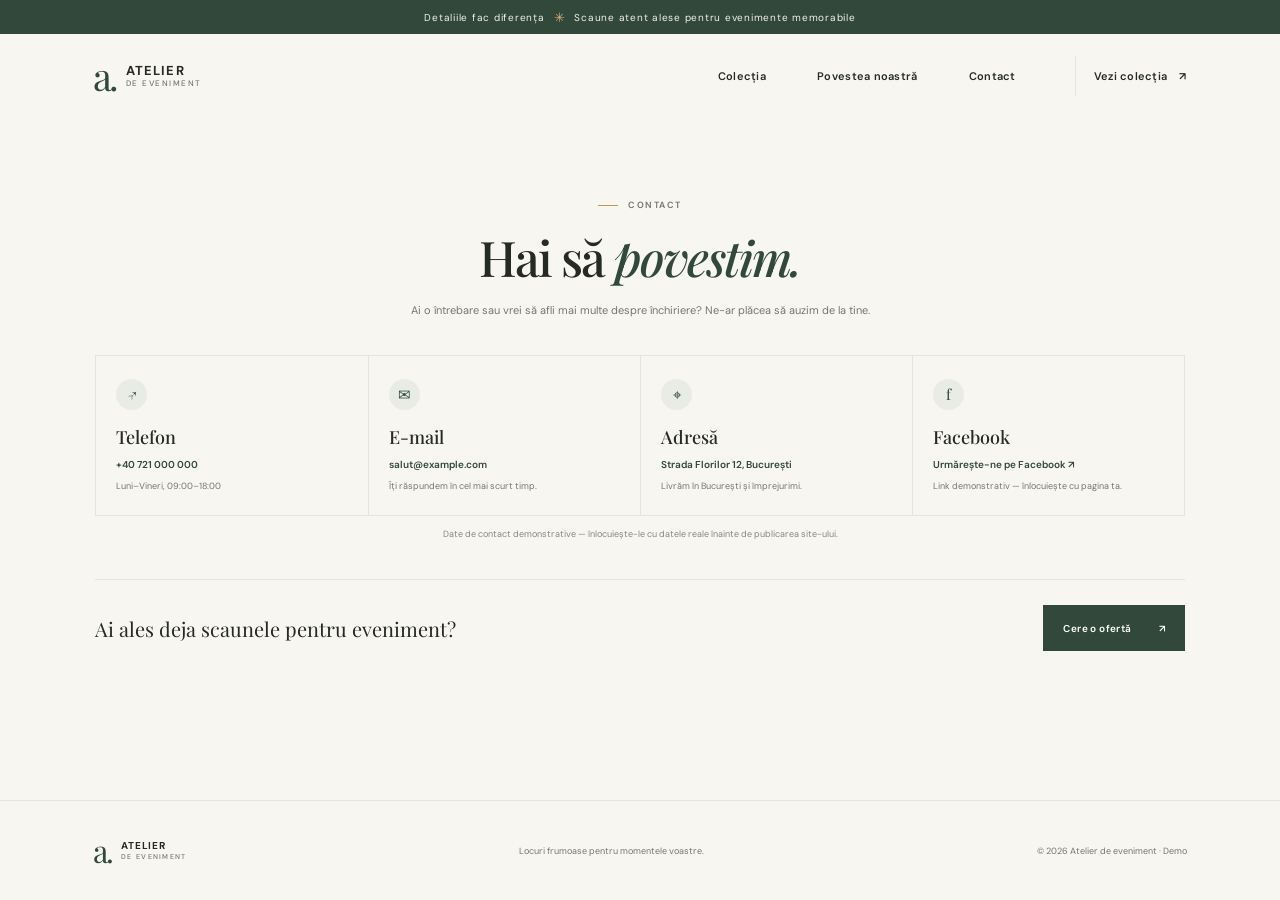
==== contact.html @ 53b0c8b4 "Added contact page and modified shopping cart" ====
<!doctype html>
<html lang="ro">
  <head>
    <meta charset="UTF-8" />
    <meta name="viewport" content="width=device-width, initial-scale=1.0" />
    <meta
      name="description"
      content="Contactează Atelier de eveniment pentru întrebări despre închirierea scaunelor pentru evenimente."
    />
    <meta name="theme-color" content="#f8f6f1" />
    <title>Contact — Atelier de eveniment</title>
    <link rel="stylesheet" href="styles.css" />
  </head>
  <body class="contact-page">
    <div class="announcement">
      Detaliile fac diferența <span aria-hidden="true">✳</span> Scaune atent alese pentru evenimente memorabile
    </div>

    <header class="site-header">
      <a class="brand" href="index.html" aria-label="Atelier de eveniment — Acasă">
        <span class="brand-mark" aria-hidden="true">a.</span>
        <span class="brand-name">atelier <span>de eveniment</span></span>
      </a>

      <nav class="main-nav" aria-label="Navigare principală">
        <a href="index.html#colectie">Colecția</a>
        <a href="index.html#despre">Povestea noastră</a>
        <a href="contact.html" aria-current="page">Contact</a>
      </nav>

      <a class="inquiry-button" href="index.html#colectie">Vezi colecția <span aria-hidden="true">↗</span></a>
    </header>

    <main>
      <section class="contact-section" aria-labelledby="contact-title">
        <div class="contact-heading">
          <p class="eyebrow eyebrow-dark"><span></span> Contact</p>
          <h1 id="contact-title">Hai să <em>povestim.</em></h1>
          <p>Ai o întrebare sau vrei să afli mai multe despre închiriere? Ne-ar plăcea să auzim de la tine.</p>
        </div>

        <div class="contact-details">
          <article class="contact-card">
            <span class="contact-icon" aria-hidden="true">↗</span>
            <h2>Telefon</h2>
            <a href="tel:+40721000000">+40 721 000 000</a>
            <p>Luni–Vineri, 09:00–18:00</p>
          </article>
          <article class="contact-card">
            <span class="contact-icon" aria-hidden="true">✉</span>
            <h2>E-mail</h2>
            <a href="mailto:salut@example.com">salut@example.com</a>
            <p>Îți răspundem în cel mai scurt timp.</p>
          </article>
          <article class="contact-card">
            <span class="contact-icon" aria-hidden="true">⌖</span>
            <h2>Adresă</h2>
            <p class="contact-value">Strada Florilor 12, București</p>
            <p>Livrăm în București și împrejurimi.</p>
          </article>
          <article class="contact-card">
            <span class="contact-icon" aria-hidden="true">f</span>
            <h2>Facebook</h2>
            <a href="https://www.facebook.com/" target="_blank" rel="noopener noreferrer">Urmărește-ne pe Facebook ↗</a>
            <p>Link demonstrativ — înlocuiește cu pagina ta.</p>
          </article>
        </div>

        <p class="contact-demo-note">Date de contact demonstrative — înlocuiește-le cu datele reale înainte de publicarea site-ului.</p>

        <div class="contact-cta">
          <p>Ai ales deja scaunele pentru eveniment?</p>
          <a class="button button-dark" href="index.html#colectie">Cere o ofertă <span aria-hidden="true">↗</span></a>
        </div>
      </section>
    </main>

    <footer class="site-footer">
      <a class="brand footer-brand" href="index.html">
        <span class="brand-mark" aria-hidden="true">a.</span>
        <span class="brand-name">atelier <span>de eveniment</span></span>
      </a>
      <p>Locuri frumoase pentru momentele voastre.</p>
      <span>© 2026 Atelier de eveniment · Demo</span>
    </footer>
  </body>
</html>
---- styles.css ----
@import url("https://fonts.googleapis.com/css2?family=DM+Sans:wght@400;500;600;700&family=Playfair+Display:ital,wght@0,500;0,600;1,500;1,600&display=swap");

:root {
  color-scheme: light;
  --paper: #f8f6f1;
  --white: #fffefa;
  --ink: #252a23;
  --muted: #74776d;
  --green: #31483b;
  --green-dark: #27392f;
  --gold: #c49352;
  --line: #e8e4da;
  --serif: "Playfair Display", Georgia, serif;
  --sans: "DM Sans", "Segoe UI", sans-serif;
}

* {
  box-sizing: border-box;
}

html {
  scroll-behavior: smooth;
}

body {
  margin: 0;
  background: var(--paper);
  color: var(--ink);
  font-family: var(--sans);
  -webkit-font-smoothing: antialiased;
}

button,
input {
  font: inherit;
}

button,
a {
  -webkit-tap-highlight-color: transparent;
}

a {
  color: inherit;
  text-decoration: none;
}

.announcement {
  min-height: 34px;
  display: flex;
  align-items: center;
  justify-content: center;
  gap: 9px;
  padding: 6px 16px;
  background: var(--green);
  color: #f5f2e9;
  font-size: 10px;
  letter-spacing: 0.075em;
  text-align: center;
}

.announcement span {
  color: #d3b17d;
  font-size: 13px;
}

.site-header {
  height: 83px;
  display: flex;
  align-items: center;
  justify-content: space-between;
  gap: 24px;
  padding: 0 7.3%;
  background: var(--paper);
}

.brand {
  display: inline-flex;
  align-items: center;
  gap: 10px;
  flex-shrink: 0;
}

.brand-mark {
  color: var(--green);
  font-family: var(--serif);
  font-size: 38px;
  line-height: 1;
  letter-spacing: -0.09em;
}

.brand-name {
  display: grid;
  gap: 2px;
  font-size: 13px;
  font-weight: 700;
  letter-spacing: 0.09em;
  line-height: 1;
  text-transform: uppercase;
}

.brand-name span {
  color: var(--muted);
  font-size: 8px;
  font-weight: 500;
  letter-spacing: 0.19em;
}

.main-nav {
  display: flex;
  align-items: center;
  gap: clamp(24px, 4vw, 57px);
  margin-left: auto;
  margin-right: 35px;
}

.main-nav a,
.inquiry-button {
  font-size: 11px;
  font-weight: 600;
  letter-spacing: 0.025em;
}

.main-nav a {
  transition: color 160ms ease;
}

.main-nav a:hover,
.text-link:hover {
  color: var(--gold);
}

.inquiry-button {
  min-height: 40px;
  display: inline-flex;
  align-items: center;
  gap: 12px;
  padding: 0 0 0 18px;
  border: 0;
  border-left: 1px solid var(--line);
  background: transparent;
  color: var(--ink);
  cursor: pointer;
}

.cart-count {
  width: 23px;
  height: 23px;
  display: grid;
  place-items: center;
  border-radius: 50%;
  background: var(--green);
  color: white;
  font-size: 10px;
}

.menu-toggle,
.sr-only {
  position: absolute;
  width: 1px;
  height: 1px;
  overflow: hidden;
  clip: rect(0, 0, 0, 0);
  white-space: nowrap;
}

.menu-toggle {
  display: none;
}

.hero {
  min-height: 484px;
  display: grid;
  grid-template-columns: 1fr 0.91fr;
  overflow: hidden;
  background: var(--green);
  color: #f8f6f1;
}

.hero-copy {
  align-self: center;
  padding: 62px 5vw 58px 12.5%;
}

.eyebrow {
  display: flex;
  align-items: center;
  gap: 10px;
  margin: 0 0 24px;
  color: #e2d6c1;
  font-size: 9px;
  font-weight: 600;
  letter-spacing: 0.16em;
  text-transform: uppercase;
}

.eyebrow > span {
  width: 20px;
  height: 1px;
  background: var(--gold);
}

h1,
h2,
h3,
p {
  margin-top: 0;
}

.hero h1,
.section-heading h2,
.story h2,
.contact-strip h2,
.dialog-content h2 {
  font-family: var(--serif);
  font-weight: 500;
}

.hero h1 {
  max-width: 560px;
  margin-bottom: 20px;
  font-size: clamp(40px, 5.2vw, 67px);
  letter-spacing: -0.045em;
  line-height: 1.12;
}

.hero h1 em,
.section-heading h2 em,
.story h2 em,
.contact-strip h2 em,
.dialog-content h2 em {
  color: #d6bd93;
  font-weight: 500;
}

.hero-description {
  max-width: 390px;
  margin-bottom: 28px;
  color: #d9ded7;
  font-size: 12px;
  line-height: 1.9;
}

.button {
  min-height: 46px;
  display: inline-flex;
  justify-content: center;
  align-items: center;
  gap: 27px;
  padding: 0 20px;
  border: 0;
  cursor: pointer;
  font-size: 10px;
  font-weight: 600;
  letter-spacing: 0.04em;
  transition: transform 160ms ease, background 160ms ease;
}

.button:hover {
  transform: translateY(-2px);
}

.button-light {
  background: var(--paper);
  color: var(--green-dark);
}

.button-light:hover {
  background: white;
}

.hero-note {
  display: flex;
  align-items: center;
  gap: 11px;
  margin-top: 31px;
  color: #d3d8d1;
  font-size: 9px;
}

.note-stars {
  color: #d8b27a;
  font-size: 10px;
  letter-spacing: 0.1em;
}

.hero-image-wrap {
  position: relative;
  display: flex;
  align-items: center;
  justify-content: center;
  padding: 42px 12% 42px 5%;
  background: #e8e4d8;
}

.hero-image-frame {
  width: 100%;
  height: 386px;
  overflow: hidden;
  background: #fff;
}

.hero-image-frame img {
  width: 100%;
  height: 100%;
  display: block;
  object-fit: cover;
  object-position: center 54%;
}

.image-caption {
  position: absolute;
  right: 12%;
  bottom: 23px;
  display: flex;
  align-items: center;
  gap: 8px;
  color: #5b6156;
  font-size: 9px;
}

.caption-line {
  width: 20px;
  height: 1px;
  background: var(--gold);
}

.hero-stamp {
  position: absolute;
  top: 50px;
  right: 5%;
  width: 76px;
  height: 76px;
  display: grid;
  place-content: center;
  border: 1px solid #c9b993;
  border-radius: 50%;
  color: var(--green);
  font-family: var(--serif);
  font-size: 11px;
  font-style: italic;
  line-height: 1.3;
  text-align: center;
  transform: rotate(9deg);
}

.section-shell {
  max-width: 1170px;
  margin: 0 auto;
  padding: 94px 40px 83px;
}

.section-heading {
  display: flex;
  align-items: end;
  justify-content: space-between;
  gap: 36px;
  margin-bottom: 31px;
}

.eyebrow-dark {
  margin-bottom: 13px;
  color: #71766c;
}

.section-heading h2 {
  margin: 0;
  color: var(--ink);
  font-size: clamp(34px, 4vw, 47px);
  letter-spacing: -0.04em;
  line-height: 1.12;
}

.section-heading h2 em {
  color: var(--green);
}

.section-intro {
  max-width: 350px;
  margin: 0 0 3px;
  color: var(--muted);
  font-size: 11px;
  line-height: 1.85;
}

.product-grid {
  display: grid;
  grid-template-columns: repeat(2, minmax(0, 1fr));
  gap: 25px;
}

.product-card {
  min-width: 0;
}

.product-image {
  position: relative;
  height: clamp(230px, 31vw, 360px);
  overflow: hidden;
  background: #eeeae1;
}

.product-image img {
  width: 100%;
  height: 100%;
  display: block;
  object-fit: cover;
  transition: transform 400ms ease;
}

.product-card:hover .product-image img {
  transform: scale(1.035);
}

.product-tag {
  position: absolute;
  z-index: 1;
  top: 15px;
  left: 15px;
  padding: 8px 11px;
  background: #e5e9df;
  color: var(--green);
  font-size: 8px;
  font-weight: 600;
  letter-spacing: 0.06em;
  text-transform: uppercase;
}

.product-tag-warm {
  background: #f0e5d1;
  color: #745a35;
}

.quick-add {
  position: absolute;
  right: 15px;
  bottom: 15px;
  width: 40px;
  height: 40px;
  display: grid;
  place-items: center;
  border: 0;
  border-radius: 50%;
  background: var(--white);
  color: var(--green);
  cursor: pointer;
  font-size: 22px;
  box-shadow: 0 2px 12px rgb(34 37 29 / 10%);
  transition: color 160ms ease, background 160ms ease, transform 160ms ease;
}

.quick-add:hover {
  transform: rotate(90deg);
  background: var(--green);
  color: white;
}

.product-info {
  display: flex;
  align-items: start;
  justify-content: space-between;
  gap: 12px;
  padding: 18px 1px 0;
}

.product-info h3 {
  margin-bottom: 6px;
  font-family: var(--serif);
  font-size: 20px;
  font-weight: 500;
  letter-spacing: -0.02em;
}

.product-info p:not(.price) {
  margin: 0;
  color: var(--muted);
  font-size: 10px;
}

.price {
  flex-shrink: 0;
  margin: 3px 0 0;
  color: var(--green);
  font-size: 15px;
  font-weight: 600;
  text-align: right;
}

.price span {
  display: block;
  margin-top: 4px;
  color: var(--muted);
  font-size: 9px;
  font-weight: 400;
}

.price-note {
  margin: 25px 0 0;
  color: #85877f;
  font-size: 9px;
}

.story {
  position: relative;
  overflow: hidden;
  padding: 66px 20px 70px;
  background: var(--green);
  color: #f8f6f1;
  text-align: center;
}

.story-mark {
  position: absolute;
  top: 11px;
  right: 9%;
  color: rgb(255 255 255 / 5%);
  font-family: var(--serif);
  font-size: 180px;
  line-height: 1;
}

.story .eyebrow {
  justify-content: center;
  margin-bottom: 18px;
}

.story h2 {
  position: relative;
  margin: 0 0 17px;
  font-size: clamp(35px, 4.5vw, 52px);
  letter-spacing: -0.04em;
  line-height: 1.13;
}

.story > p:not(.eyebrow) {
  max-width: 440px;
  margin: 0 auto 20px;
  color: #d4d9d2;
  font-size: 11px;
  line-height: 1.8;
}

.text-link {
  position: relative;
  display: inline-flex;
  align-items: center;
  gap: 8px;
  padding-bottom: 5px;
  border-bottom: 1px solid #899589;
  font-size: 10px;
  font-weight: 600;
  transition: color 160ms ease;
}

.contact-section {
  max-width: 1170px;
  margin: 0 auto;
  min-height: calc(100vh - 217px);
  padding: 82px 40px 72px;
}

.contact-heading {
  max-width: 550px;
  margin: 0 auto 34px;
  text-align: center;
}

.contact-heading .eyebrow {
  justify-content: center;
}

.contact-heading h1 {
  margin: 0 0 12px;
  font-family: var(--serif);
  font-size: clamp(38px, 4vw, 49px);
  font-weight: 500;
  letter-spacing: -0.04em;
}

.contact-heading h1 em {
  color: var(--green);
  font-weight: 500;
}

.contact-heading > p:last-child {
  margin: 0;
  color: var(--muted);
  font-size: 11px;
  line-height: 1.8;
}

.contact-details {
  display: grid;
  grid-template-columns: repeat(4, minmax(0, 1fr));
  border: 1px solid var(--line);
}

.contact-card {
  min-width: 0;
  padding: 23px 20px 21px;
}

.contact-card + .contact-card {
  border-left: 1px solid var(--line);
}

.contact-icon {
  width: 31px;
  height: 31px;
  display: grid;
  place-items: center;
  margin-bottom: 15px;
  border-radius: 50%;
  background: #e9ece5;
  color: var(--green);
  font-family: var(--serif);
  font-size: 15px;
}

.contact-card h2 {
  margin: 0 0 8px;
  font-family: var(--serif);
  font-size: 18px;
  font-weight: 500;
}

.contact-card > a,
.contact-value {
  display: block;
  margin: 0 0 6px;
  color: var(--green);
  font-size: 10px;
  font-weight: 600;
  line-height: 1.6;
  overflow-wrap: anywhere;
}

.contact-card > a:hover {
  color: var(--gold);
}

.contact-card > p:last-child {
  margin: 0;
  color: var(--muted);
  font-size: 9px;
  line-height: 1.7;
}

.contact-demo-note {
  margin-top: 12px;
  color: #85877f;
  font-size: 9px;
  text-align: center;
}

.contact-cta {
  display: flex;
  align-items: center;
  justify-content: space-between;
  gap: 18px;
  margin-top: 39px;
  padding-top: 25px;
  border-top: 1px solid var(--line);
}

.contact-cta p {
  margin: 0;
  font-family: var(--serif);
  font-size: 20px;
}

.button-dark {
  flex-shrink: 0;
  background: var(--green);
  color: white;
}

.button-dark:hover {
  background: var(--green-dark);
}

.site-footer {
  min-height: 100px;
  display: flex;
  align-items: center;
  justify-content: space-between;
  gap: 20px;
  padding: 20px 7.3%;
  border-top: 1px solid var(--line);
}

.footer-brand .brand-mark {
  font-size: 31px;
}

.footer-brand .brand-name {
  font-size: 10px;
}

.footer-brand .brand-name span {
  font-size: 7px;
}

.site-footer > p,
.site-footer > span {
  margin: 0;
  color: var(--muted);
  font-size: 9px;
}

.inquiry-dialog {
  width: min(460px, calc(100% - 28px));
  max-width: none;
  max-height: min(90vh, 760px);
  padding: 0;
  overflow: auto;
  border: 0;
  background: var(--paper);
  color: var(--ink);
  box-shadow: 0 20px 80px rgb(0 0 0 / 20%);
}

.inquiry-dialog::backdrop {
  background: rgb(23 31 25 / 58%);
  backdrop-filter: blur(3px);
}

.dialog-content {
  position: relative;
  padding: 38px;
}

.dialog-close {
  position: absolute;
  top: 15px;
  right: 17px;
  width: 35px;
  height: 35px;
  border: 0;
  background: transparent;
  color: var(--muted);
  cursor: pointer;
  font-size: 25px;
}

.dialog-content .eyebrow {
  margin-bottom: 12px;
}

.dialog-content h2 {
  margin: 0 0 8px;
  font-size: 36px;
  letter-spacing: -0.04em;
}

.dialog-content h2 em {
  color: var(--green);
}

.dialog-hint {
  margin-bottom: 22px;
  color: var(--muted);
  font-size: 10px;
  line-height: 1.8;
}

.inquiry-items {
  display: grid;
  gap: 9px;
  margin-bottom: 11px;
}

.inquiry-item {
  display: grid;
  grid-template-columns: 1fr auto;
  align-items: center;
  gap: 8px;
  padding: 11px 0;
  border-top: 1px solid var(--line);
}

.item-name {
  font-size: 11px;
  font-weight: 600;
}

.item-price {
  margin-top: 3px;
  color: var(--muted);
  font-size: 9px;
}

.item-total {
  margin-top: 5px;
  color: var(--green);
  font-size: 10px;
  font-weight: 600;
}

.quantity-controls {
  display: flex;
  align-items: center;
  gap: 7px;
}

.quantity-controls button {
  width: 26px;
  height: 26px;
  flex: 0 0 26px;
  border: 1px solid var(--line);
  border-radius: 50%;
  background: transparent;
  color: var(--green);
  cursor: pointer;
}

.quantity-controls input {
  width: 66px;
  min-height: 34px;
  padding: 0 4px;
  border: 1px solid var(--line);
  background: var(--white);
  color: var(--ink);
  font-size: 11px;
  text-align: center;
}

.quantity-controls input:focus {
  border-color: var(--green);
}

.inquiry-summary {
  display: flex;
  align-items: center;
  justify-content: space-between;
  gap: 12px;
  margin: 4px 0 17px;
  padding: 14px 0;
  border-top: 1px solid var(--line);
  border-bottom: 1px solid var(--line);
  font-size: 11px;
}

.inquiry-summary[hidden] {
  display: none;
}

.inquiry-summary strong {
  color: var(--green);
  font-size: 16px;
}

.empty-message {
  display: none;
  margin: 0 0 16px;
  padding: 13px;
  background: #efede6;
  color: var(--muted);
  font-size: 10px;
  line-height: 1.6;
}

.empty-message.visible {
  display: block;
}

.form-label {
  display: block;
  margin: 14px 0 6px;
  font-size: 10px;
  font-weight: 600;
}

.contact-hint {
  margin: 7px 0 0;
  color: var(--muted);
  font-size: 9px;
}

.dialog-content input,
.dialog-content textarea {
  width: 100%;
  padding: 0 12px;
  border: 1px solid var(--line);
  border-radius: 0;
  outline: none;
  background: var(--white);
  color: var(--ink);
  font-size: 11px;
}

.dialog-content input {
  min-height: 43px;
}

.dialog-content textarea {
  min-height: 100px;
  padding: 12px;
  resize: vertical;
  line-height: 1.6;
}

.dialog-content input:focus,
.dialog-content textarea:focus {
  border-color: var(--green);
}

.dialog-content input::placeholder,
.dialog-content textarea::placeholder {
  color: #a4a49d;
}

.submit-button {
  width: 100%;
  margin-top: 18px;
}

.demo-note {
  margin: 11px 0 0;
  color: #85877f;
  font-size: 9px;
  text-align: center;
}

.form-success {
  margin: 15px 0 0;
  padding: 11px;
  background: #e7ece3;
  color: var(--green);
  font-size: 10px;
  text-align: center;
}

.form-error {
  margin: 15px 0 0;
  padding: 11px;
  background: #f4e7e2;
  color: #8a352d;
  font-size: 10px;
  line-height: 1.6;
}

.submit-button:disabled {
  cursor: wait;
  opacity: 0.7;
}

.toast {
  position: fixed;
  z-index: 5;
  right: 22px;
  bottom: 22px;
  padding: 12px 17px;
  background: var(--green-dark);
  color: white;
  font-size: 10px;
  opacity: 0;
  pointer-events: none;
  transform: translateY(8px);
  transition: opacity 180ms ease, transform 180ms ease;
}

.toast.visible {
  opacity: 1;
  transform: translateY(0);
}

@media (min-width: 1400px) {
  .hero-copy {
    padding-left: max(12.5%, calc((100vw - 1170px) / 2));
  }
}

@media (max-width: 760px) {
  .site-header {
    height: 70px;
    padding: 0 5%;
  }

  .brand-mark {
    font-size: 33px;
  }

  .brand-name {
    font-size: 11px;
  }

  .menu-toggle {
    position: static;
    width: 34px;
    height: 34px;
    display: grid;
    align-content: center;
    justify-items: center;
    gap: 5px;
    margin-left: auto;
    overflow: visible;
    clip: auto;
    border: 0;
    background: transparent;
    cursor: pointer;
  }

  .menu-toggle > span:not(.sr-only) {
    width: 19px;
    height: 1px;
    background: var(--green);
  }

  .main-nav {
    position: absolute;
    z-index: 4;
    top: 104px;
    right: 0;
    left: 0;
    display: none;
    gap: 0;
    margin: 0;
    padding: 7px 5% 13px;
    background: var(--paper);
    box-shadow: 0 12px 14px rgb(37 42 35 / 8%);
  }

  .main-nav.open {
    display: grid;
  }

  .main-nav a {
    padding: 12px 0;
  }

  .inquiry-button {
    min-height: 34px;
    gap: 7px;
    padding-left: 11px;
    font-size: 10px;
  }

  .cart-count {
    width: 21px;
    height: 21px;
  }

  .hero {
    grid-template-columns: 1fr 0.8fr;
    min-height: 410px;
  }

  .hero-copy {
    padding: 44px 25px 43px 8%;
  }

  .hero h1 {
    font-size: clamp(37px, 7vw, 53px);
  }

  .hero-image-wrap {
    padding: 34px 11% 34px 0;
  }

  .hero-image-frame {
    height: 330px;
  }

  .hero-stamp {
    top: 36px;
    right: 2%;
    width: 64px;
    height: 64px;
    font-size: 9px;
  }

  .image-caption {
    right: 7%;
    bottom: 16px;
    font-size: 8px;
  }

  .section-shell {
    padding: 68px 5% 63px;
  }

  .product-image {
    height: clamp(210px, 40vw, 310px);
  }

  .product-info h3 {
    font-size: 17px;
  }

  .contact-section {
    padding: 65px 5% 55px;
  }

  .contact-page .site-header {
    height: auto;
    min-height: 70px;
    flex-wrap: wrap;
    padding: 14px 5%;
  }

  .contact-page .menu-toggle {
    display: none;
  }

  .contact-page .main-nav {
    position: static;
    display: flex;
    flex: 1 1 auto;
    gap: 16px;
    margin: 0 auto;
    padding: 0;
    background: transparent;
    box-shadow: none;
  }

  .contact-page .main-nav a {
    padding: 8px 0;
    font-size: 10px;
  }

  .contact-page .inquiry-button {
    margin-left: auto;
  }

  .contact-card {
    padding: 19px 14px;
  }

  .site-footer {
    padding: 19px 5%;
  }
}

@media (max-width: 540px) {
  .announcement {
    min-height: 31px;
    font-size: 8px;
  }

  .site-header {
    gap: 9px;
  }

  .contact-page .site-header {
    row-gap: 8px;
  }

  .contact-page .brand {
    order: 1;
  }

  .contact-page .inquiry-button {
    order: 2;
  }

  .contact-page .main-nav {
    order: 3;
    flex: 1 0 100%;
    justify-content: space-around;
    gap: 10px;
    margin: 0;
    padding-top: 6px;
    border-top: 1px solid var(--line);
  }

  .main-nav {
    top: 101px;
  }

  .brand {
    gap: 7px;
  }

  .brand-name {
    font-size: 9px;
  }

  .brand-name span {
    font-size: 7px;
  }

  .hero {
    grid-template-columns: 1fr;
  }

  .hero-copy {
    padding: 46px 8% 32px;
  }

  .hero h1 {
    max-width: 420px;
    font-size: clamp(39px, 11vw, 54px);
  }

  .hero-description {
    max-width: 350px;
    font-size: 11px;
  }

  .hero-note {
    margin-top: 22px;
  }

  .hero-image-wrap {
    min-height: 280px;
    padding: 0 15% 28px;
  }

  .hero-image-frame {
    height: 265px;
  }

  .hero-stamp {
    top: 12px;
    right: 7%;
  }

  .image-caption {
    right: 15%;
    bottom: 10px;
  }

  .section-shell {
    padding-top: 59px;
    padding-bottom: 55px;
  }

  .section-heading {
    display: block;
    margin-bottom: 24px;
  }

  .section-heading h2 {
    font-size: 39px;
  }

  .section-intro {
    margin-top: 14px;
  }

  .product-grid {
    grid-template-columns: 1fr;
    gap: 29px;
  }

  .product-image {
    height: min(90vw, 360px);
  }

  .product-info h3 {
    font-size: 19px;
  }

  .story {
    padding: 56px 8% 58px;
  }

  .story h2 {
    font-size: 39px;
  }

  .story-mark {
    right: -5%;
    font-size: 140px;
  }

  .contact-heading h2 {
    font-size: 40px;
  }

  .contact-details {
    grid-template-columns: repeat(2, minmax(0, 1fr));
  }

  .contact-card {
    padding: 17px 13px;
  }

  .contact-card:nth-child(3) {
    border-left: 0;
  }

  .contact-card:nth-child(n + 3) {
    border-top: 1px solid var(--line);
  }

  .contact-cta {
    align-items: flex-start;
    flex-direction: column;
    margin-top: 29px;
  }

  .contact-cta p {
    font-size: 18px;
  }

  .contact-strip h2 {
    font-size: 34px;
  }

  .site-footer {
    flex-wrap: wrap;
    gap: 12px;
  }

  .site-footer > p {
    display: none;
  }

  .site-footer > span {
    margin-left: auto;
    font-size: 8px;
  }

  .dialog-content {
    padding: 32px 22px 24px;
  }

  .dialog-content h2 {
    font-size: 32px;
  }
}

@media (prefers-reduced-motion: reduce) {
  *,
  *::before,
  *::after {
    scroll-behavior: auto !important;
    transition-duration: 0.01ms !important;
    animation-duration: 0.01ms !important;
    animation-iteration-count: 1 !important;
  }
}
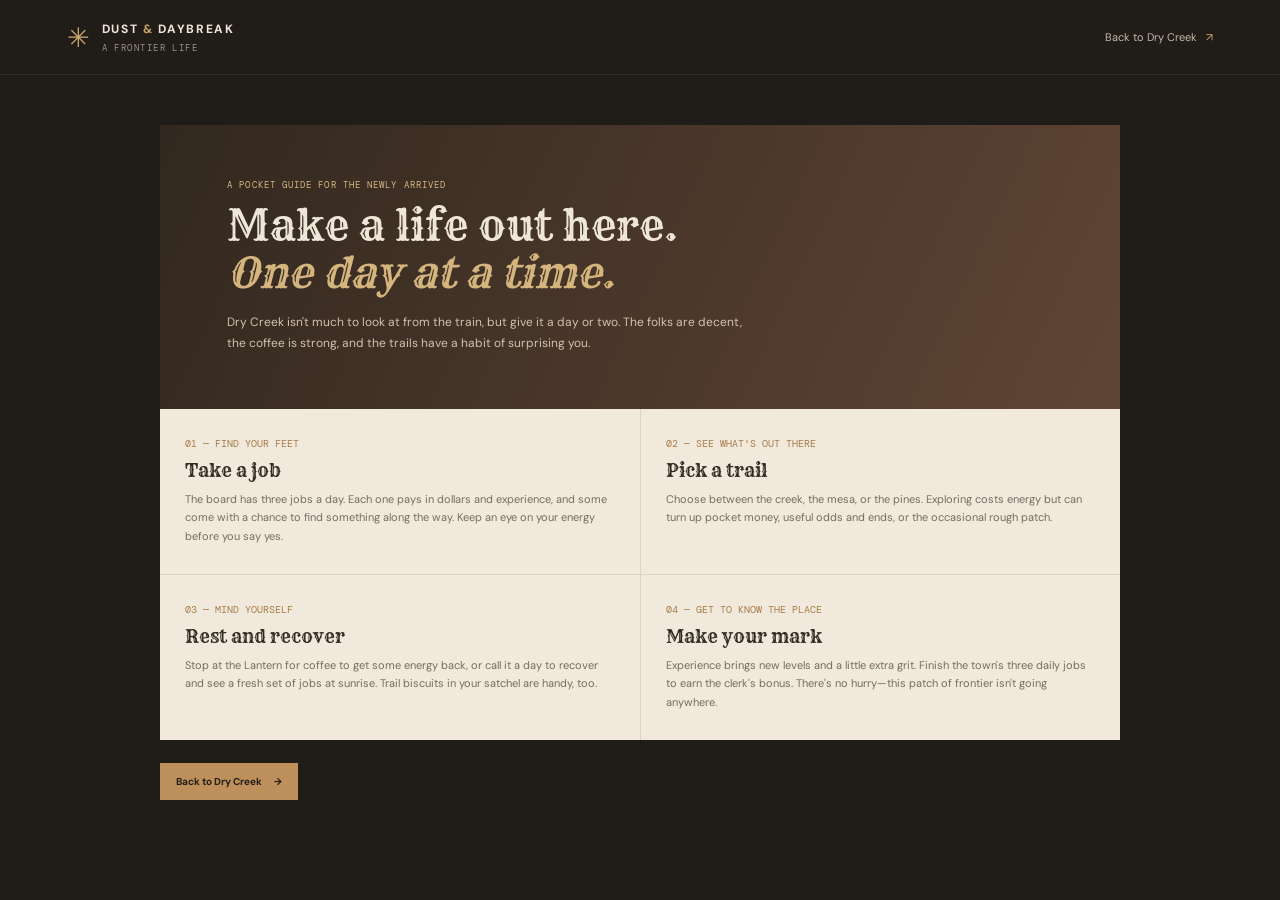
==== commit cdf7a654: "The-west initial draft" ====
--- a/contact.html
+++ b/contact.html
@@ -1,87 +1,33 @@
 <!doctype html>
-<html lang="ro">
+<html lang="en">
   <head>
     <meta charset="UTF-8" />
     <meta name="viewport" content="width=device-width, initial-scale=1.0" />
-    <meta
-      name="description"
-      content="Contactează Atelier de eveniment pentru întrebări despre închirierea scaunelor pentru evenimente."
-    />
-    <meta name="theme-color" content="#f8f6f1" />
-    <title>Contact — Atelier de eveniment</title>
+    <meta name="theme-color" content="#201d19" />
+    <title>Field Guide — Dust &amp; Daybreak</title>
     <link rel="stylesheet" href="styles.css" />
   </head>
-  <body class="contact-page">
-    <div class="announcement">
-      Detaliile fac diferența <span aria-hidden="true">✳</span> Scaune atent alese pentru evenimente memorabile
-    </div>
-
-    <header class="site-header">
-      <a class="brand" href="index.html" aria-label="Atelier de eveniment — Acasă">
-        <span class="brand-mark" aria-hidden="true">a.</span>
-        <span class="brand-name">atelier <span>de eveniment</span></span>
+  <body class="guide-page">
+    <header class="topbar">
+      <a class="brand" href="index.html" aria-label="Dust and Daybreak home">
+        <span class="brand-star" aria-hidden="true">✳</span>
+        <span><strong>DUST <i>&amp;</i> DAYBREAK</strong><small>A FRONTIER LIFE</small></span>
       </a>
-
-      <nav class="main-nav" aria-label="Navigare principală">
-        <a href="index.html#colectie">Colecția</a>
-        <a href="index.html#despre">Povestea noastră</a>
-        <a href="contact.html" aria-current="page">Contact</a>
-      </nav>
-
-      <a class="inquiry-button" href="index.html#colectie">Vezi colecția <span aria-hidden="true">↗</span></a>
+      <a class="guide-link" href="index.html">Back to Dry Creek <span aria-hidden="true">↗</span></a>
     </header>
-
-    <main>
-      <section class="contact-section" aria-labelledby="contact-title">
-        <div class="contact-heading">
-          <p class="eyebrow eyebrow-dark"><span></span> Contact</p>
-          <h1 id="contact-title">Hai să <em>povestim.</em></h1>
-          <p>Ai o întrebare sau vrei să afli mai multe despre închiriere? Ne-ar plăcea să auzim de la tine.</p>
-        </div>
-
-        <div class="contact-details">
-          <article class="contact-card">
-            <span class="contact-icon" aria-hidden="true">↗</span>
-            <h2>Telefon</h2>
-            <a href="tel:+40721000000">+40 721 000 000</a>
-            <p>Luni–Vineri, 09:00–18:00</p>
-          </article>
-          <article class="contact-card">
-            <span class="contact-icon" aria-hidden="true">✉</span>
-            <h2>E-mail</h2>
-            <a href="mailto:salut@example.com">salut@example.com</a>
-            <p>Îți răspundem în cel mai scurt timp.</p>
-          </article>
-          <article class="contact-card">
-            <span class="contact-icon" aria-hidden="true">⌖</span>
-            <h2>Adresă</h2>
-            <p class="contact-value">Strada Florilor 12, București</p>
-            <p>Livrăm în București și împrejurimi.</p>
-          </article>
-          <article class="contact-card">
-            <span class="contact-icon" aria-hidden="true">f</span>
-            <h2>Facebook</h2>
-            <a href="https://www.facebook.com/" target="_blank" rel="noopener noreferrer">Urmărește-ne pe Facebook ↗</a>
-            <p>Link demonstrativ — înlocuiește cu pagina ta.</p>
-          </article>
-        </div>
-
-        <p class="contact-demo-note">Date de contact demonstrative — înlocuiește-le cu datele reale înainte de publicarea site-ului.</p>
-
-        <div class="contact-cta">
-          <p>Ai ales deja scaunele pentru eveniment?</p>
-          <a class="button button-dark" href="index.html#colectie">Cere o ofertă <span aria-hidden="true">↗</span></a>
-        </div>
+    <main class="guide-shell">
+      <section class="guide-banner">
+        <p class="eyebrow">A pocket guide for the newly arrived</p>
+        <h1>Make a life out here.<br /><em>One day at a time.</em></h1>
+        <p>Dry Creek isn't much to look at from the train, but give it a day or two. The folks are decent, the coffee is strong, and the trails have a habit of surprising you.</p>
       </section>
+      <div class="guide-content">
+        <article class="guide-card"><span class="step">01 — FIND YOUR FEET</span><h2>Take a job</h2><p>The board has three jobs a day. Each one pays in dollars and experience, and some come with a chance to find something along the way. Keep an eye on your energy before you say yes.</p></article>
+        <article class="guide-card"><span class="step">02 — SEE WHAT'S OUT THERE</span><h2>Pick a trail</h2><p>Choose between the creek, the mesa, or the pines. Exploring costs energy but can turn up pocket money, useful odds and ends, or the occasional rough patch.</p></article>
+        <article class="guide-card"><span class="step">03 — MIND YOURSELF</span><h2>Rest and recover</h2><p>Stop at the Lantern for coffee to get some energy back, or call it a day to recover and see a fresh set of jobs at sunrise. Trail biscuits in your satchel are handy, too.</p></article>
+        <article class="guide-card"><span class="step">04 — GET TO KNOW THE PLACE</span><h2>Make your mark</h2><p>Experience brings new levels and a little extra grit. Finish the town's three daily jobs to earn the clerk's bonus. There's no hurry—this patch of frontier isn't going anywhere.</p></article>
+      </div>
+      <a class="guide-back" href="index.html">Back to Dry Creek <span aria-hidden="true">→</span></a>
     </main>
-
-    <footer class="site-footer">
-      <a class="brand footer-brand" href="index.html">
-        <span class="brand-mark" aria-hidden="true">a.</span>
-        <span class="brand-name">atelier <span>de eveniment</span></span>
-      </a>
-      <p>Locuri frumoase pentru momentele voastre.</p>
-      <span>© 2026 Atelier de eveniment · Demo</span>
-    </footer>
   </body>
 </html>
--- a/styles.css
+++ b/styles.css
@@ -1,1334 +1,279 @@
-@import url("https://fonts.googleapis.com/css2?family=DM+Sans:wght@400;500;600;700&family=Playfair+Display:ital,wght@0,500;0,600;1,500;1,600&display=swap");
+@import url("https://fonts.googleapis.com/css2?family=DM+Mono:wght@400;500&family=DM+Sans:wght@400;500;600;700&family=Rye&display=swap");
 
 :root {
-  color-scheme: light;
-  --paper: #f8f6f1;
-  --white: #fffefa;
-  --ink: #252a23;
-  --muted: #74776d;
-  --green: #31483b;
-  --green-dark: #27392f;
-  --gold: #c49352;
-  --line: #e8e4da;
-  --serif: "Playfair Display", Georgia, serif;
+  color-scheme: dark;
+  --night: #201d19;
+  --night-soft: #28241f;
+  --panel: #f0e9dc;
+  --panel-light: #f7f2e9;
+  --ink: #30291f;
+  --muted: #827666;
+  --line: #ded3c1;
+  --rust: #9c573a;
+  --gold: #c9a66d;
+  --green: #687653;
   --sans: "DM Sans", "Segoe UI", sans-serif;
-}
-
-* {
-  box-sizing: border-box;
-}
-
-html {
-  scroll-behavior: smooth;
-}
-
-body {
-  margin: 0;
-  background: var(--paper);
-  color: var(--ink);
-  font-family: var(--sans);
-  -webkit-font-smoothing: antialiased;
-}
-
-button,
-input {
-  font: inherit;
-}
-
-button,
-a {
-  -webkit-tap-highlight-color: transparent;
-}
-
-a {
-  color: inherit;
-  text-decoration: none;
-}
-
-.announcement {
-  min-height: 34px;
-  display: flex;
-  align-items: center;
-  justify-content: center;
-  gap: 9px;
-  padding: 6px 16px;
-  background: var(--green);
-  color: #f5f2e9;
-  font-size: 10px;
-  letter-spacing: 0.075em;
-  text-align: center;
-}
-
-.announcement span {
-  color: #d3b17d;
-  font-size: 13px;
-}
-
-.site-header {
-  height: 83px;
-  display: flex;
-  align-items: center;
-  justify-content: space-between;
-  gap: 24px;
-  padding: 0 7.3%;
-  background: var(--paper);
-}
-
-.brand {
-  display: inline-flex;
-  align-items: center;
-  gap: 10px;
-  flex-shrink: 0;
-}
-
-.brand-mark {
-  color: var(--green);
-  font-family: var(--serif);
-  font-size: 38px;
-  line-height: 1;
-  letter-spacing: -0.09em;
-}
-
-.brand-name {
-  display: grid;
-  gap: 2px;
-  font-size: 13px;
-  font-weight: 700;
-  letter-spacing: 0.09em;
-  line-height: 1;
-  text-transform: uppercase;
-}
-
-.brand-name span {
-  color: var(--muted);
-  font-size: 8px;
-  font-weight: 500;
-  letter-spacing: 0.19em;
-}
-
-.main-nav {
-  display: flex;
-  align-items: center;
-  gap: clamp(24px, 4vw, 57px);
-  margin-left: auto;
-  margin-right: 35px;
-}
-
-.main-nav a,
-.inquiry-button {
-  font-size: 11px;
-  font-weight: 600;
-  letter-spacing: 0.025em;
-}
-
-.main-nav a {
-  transition: color 160ms ease;
-}
-
-.main-nav a:hover,
-.text-link:hover {
-  color: var(--gold);
-}
-
-.inquiry-button {
-  min-height: 40px;
-  display: inline-flex;
-  align-items: center;
-  gap: 12px;
-  padding: 0 0 0 18px;
-  border: 0;
-  border-left: 1px solid var(--line);
-  background: transparent;
-  color: var(--ink);
-  cursor: pointer;
-}
-
-.cart-count {
-  width: 23px;
-  height: 23px;
-  display: grid;
-  place-items: center;
-  border-radius: 50%;
-  background: var(--green);
-  color: white;
-  font-size: 10px;
-}
-
-.menu-toggle,
-.sr-only {
-  position: absolute;
-  width: 1px;
-  height: 1px;
-  overflow: hidden;
-  clip: rect(0, 0, 0, 0);
-  white-space: nowrap;
-}
-
-.menu-toggle {
-  display: none;
-}
-
-.hero {
-  min-height: 484px;
-  display: grid;
-  grid-template-columns: 1fr 0.91fr;
-  overflow: hidden;
-  background: var(--green);
-  color: #f8f6f1;
-}
-
-.hero-copy {
-  align-self: center;
-  padding: 62px 5vw 58px 12.5%;
-}
-
-.eyebrow {
-  display: flex;
-  align-items: center;
-  gap: 10px;
-  margin: 0 0 24px;
-  color: #e2d6c1;
-  font-size: 9px;
-  font-weight: 600;
-  letter-spacing: 0.16em;
-  text-transform: uppercase;
-}
-
-.eyebrow > span {
-  width: 20px;
-  height: 1px;
-  background: var(--gold);
-}
-
-h1,
-h2,
-h3,
-p {
-  margin-top: 0;
-}
-
-.hero h1,
-.section-heading h2,
-.story h2,
-.contact-strip h2,
-.dialog-content h2 {
-  font-family: var(--serif);
-  font-weight: 500;
-}
-
-.hero h1 {
-  max-width: 560px;
-  margin-bottom: 20px;
-  font-size: clamp(40px, 5.2vw, 67px);
-  letter-spacing: -0.045em;
-  line-height: 1.12;
-}
-
-.hero h1 em,
-.section-heading h2 em,
-.story h2 em,
-.contact-strip h2 em,
-.dialog-content h2 em {
-  color: #d6bd93;
-  font-weight: 500;
-}
-
-.hero-description {
-  max-width: 390px;
-  margin-bottom: 28px;
-  color: #d9ded7;
-  font-size: 12px;
-  line-height: 1.9;
-}
-
-.button {
-  min-height: 46px;
-  display: inline-flex;
-  justify-content: center;
-  align-items: center;
-  gap: 27px;
-  padding: 0 20px;
-  border: 0;
-  cursor: pointer;
-  font-size: 10px;
-  font-weight: 600;
-  letter-spacing: 0.04em;
-  transition: transform 160ms ease, background 160ms ease;
-}
-
-.button:hover {
-  transform: translateY(-2px);
-}
-
-.button-light {
-  background: var(--paper);
-  color: var(--green-dark);
-}
-
-.button-light:hover {
-  background: white;
-}
-
-.hero-note {
-  display: flex;
-  align-items: center;
-  gap: 11px;
-  margin-top: 31px;
-  color: #d3d8d1;
-  font-size: 9px;
-}
-
-.note-stars {
-  color: #d8b27a;
-  font-size: 10px;
-  letter-spacing: 0.1em;
-}
-
-.hero-image-wrap {
-  position: relative;
-  display: flex;
-  align-items: center;
-  justify-content: center;
-  padding: 42px 12% 42px 5%;
-  background: #e8e4d8;
-}
-
-.hero-image-frame {
-  width: 100%;
-  height: 386px;
-  overflow: hidden;
-  background: #fff;
-}
-
-.hero-image-frame img {
-  width: 100%;
-  height: 100%;
-  display: block;
-  object-fit: cover;
-  object-position: center 54%;
-}
-
-.image-caption {
-  position: absolute;
-  right: 12%;
-  bottom: 23px;
-  display: flex;
-  align-items: center;
-  gap: 8px;
-  color: #5b6156;
-  font-size: 9px;
-}
-
-.caption-line {
-  width: 20px;
-  height: 1px;
-  background: var(--gold);
-}
-
-.hero-stamp {
-  position: absolute;
-  top: 50px;
-  right: 5%;
-  width: 76px;
-  height: 76px;
-  display: grid;
-  place-content: center;
-  border: 1px solid #c9b993;
-  border-radius: 50%;
-  color: var(--green);
-  font-family: var(--serif);
-  font-size: 11px;
-  font-style: italic;
-  line-height: 1.3;
-  text-align: center;
-  transform: rotate(9deg);
-}
-
-.section-shell {
-  max-width: 1170px;
-  margin: 0 auto;
-  padding: 94px 40px 83px;
-}
-
-.section-heading {
-  display: flex;
-  align-items: end;
-  justify-content: space-between;
-  gap: 36px;
-  margin-bottom: 31px;
-}
-
-.eyebrow-dark {
-  margin-bottom: 13px;
-  color: #71766c;
-}
-
-.section-heading h2 {
-  margin: 0;
-  color: var(--ink);
-  font-size: clamp(34px, 4vw, 47px);
-  letter-spacing: -0.04em;
-  line-height: 1.12;
-}
-
-.section-heading h2 em {
-  color: var(--green);
-}
-
-.section-intro {
-  max-width: 350px;
-  margin: 0 0 3px;
-  color: var(--muted);
-  font-size: 11px;
-  line-height: 1.85;
-}
-
-.product-grid {
-  display: grid;
-  grid-template-columns: repeat(2, minmax(0, 1fr));
-  gap: 25px;
-}
-
-.product-card {
-  min-width: 0;
-}
-
-.product-image {
-  position: relative;
-  height: clamp(230px, 31vw, 360px);
-  overflow: hidden;
-  background: #eeeae1;
-}
-
-.product-image img {
-  width: 100%;
-  height: 100%;
-  display: block;
-  object-fit: cover;
-  transition: transform 400ms ease;
-}
-
-.product-card:hover .product-image img {
-  transform: scale(1.035);
-}
-
-.product-tag {
-  position: absolute;
-  z-index: 1;
-  top: 15px;
-  left: 15px;
-  padding: 8px 11px;
-  background: #e5e9df;
-  color: var(--green);
-  font-size: 8px;
-  font-weight: 600;
-  letter-spacing: 0.06em;
-  text-transform: uppercase;
-}
-
-.product-tag-warm {
-  background: #f0e5d1;
-  color: #745a35;
-}
-
-.quick-add {
-  position: absolute;
-  right: 15px;
-  bottom: 15px;
-  width: 40px;
-  height: 40px;
-  display: grid;
-  place-items: center;
-  border: 0;
-  border-radius: 50%;
-  background: var(--white);
-  color: var(--green);
-  cursor: pointer;
-  font-size: 22px;
-  box-shadow: 0 2px 12px rgb(34 37 29 / 10%);
-  transition: color 160ms ease, background 160ms ease, transform 160ms ease;
-}
-
-.quick-add:hover {
-  transform: rotate(90deg);
-  background: var(--green);
-  color: white;
-}
-
-.product-info {
-  display: flex;
-  align-items: start;
-  justify-content: space-between;
-  gap: 12px;
-  padding: 18px 1px 0;
-}
-
-.product-info h3 {
-  margin-bottom: 6px;
-  font-family: var(--serif);
-  font-size: 20px;
-  font-weight: 500;
-  letter-spacing: -0.02em;
-}
-
-.product-info p:not(.price) {
-  margin: 0;
-  color: var(--muted);
-  font-size: 10px;
-}
-
-.price {
-  flex-shrink: 0;
-  margin: 3px 0 0;
-  color: var(--green);
-  font-size: 15px;
-  font-weight: 600;
-  text-align: right;
-}
-
-.price span {
-  display: block;
-  margin-top: 4px;
-  color: var(--muted);
-  font-size: 9px;
-  font-weight: 400;
-}
-
-.price-note {
-  margin: 25px 0 0;
-  color: #85877f;
-  font-size: 9px;
-}
-
-.story {
-  position: relative;
-  overflow: hidden;
-  padding: 66px 20px 70px;
-  background: var(--green);
-  color: #f8f6f1;
-  text-align: center;
-}
-
-.story-mark {
-  position: absolute;
-  top: 11px;
-  right: 9%;
-  color: rgb(255 255 255 / 5%);
-  font-family: var(--serif);
-  font-size: 180px;
-  line-height: 1;
-}
-
-.story .eyebrow {
-  justify-content: center;
-  margin-bottom: 18px;
-}
-
-.story h2 {
-  position: relative;
-  margin: 0 0 17px;
-  font-size: clamp(35px, 4.5vw, 52px);
-  letter-spacing: -0.04em;
-  line-height: 1.13;
-}
-
-.story > p:not(.eyebrow) {
-  max-width: 440px;
-  margin: 0 auto 20px;
-  color: #d4d9d2;
-  font-size: 11px;
-  line-height: 1.8;
-}
-
-.text-link {
-  position: relative;
-  display: inline-flex;
-  align-items: center;
-  gap: 8px;
-  padding-bottom: 5px;
-  border-bottom: 1px solid #899589;
-  font-size: 10px;
-  font-weight: 600;
-  transition: color 160ms ease;
-}
-
-.contact-section {
-  max-width: 1170px;
-  margin: 0 auto;
-  min-height: calc(100vh - 217px);
-  padding: 82px 40px 72px;
-}
-
-.contact-heading {
-  max-width: 550px;
-  margin: 0 auto 34px;
-  text-align: center;
-}
-
-.contact-heading .eyebrow {
-  justify-content: center;
-}
-
-.contact-heading h1 {
-  margin: 0 0 12px;
-  font-family: var(--serif);
-  font-size: clamp(38px, 4vw, 49px);
-  font-weight: 500;
-  letter-spacing: -0.04em;
-}
-
-.contact-heading h1 em {
-  color: var(--green);
-  font-weight: 500;
-}
-
-.contact-heading > p:last-child {
-  margin: 0;
-  color: var(--muted);
-  font-size: 11px;
-  line-height: 1.8;
-}
-
-.contact-details {
-  display: grid;
-  grid-template-columns: repeat(4, minmax(0, 1fr));
-  border: 1px solid var(--line);
-}
-
-.contact-card {
-  min-width: 0;
-  padding: 23px 20px 21px;
-}
-
-.contact-card + .contact-card {
-  border-left: 1px solid var(--line);
-}
-
-.contact-icon {
-  width: 31px;
-  height: 31px;
-  display: grid;
-  place-items: center;
-  margin-bottom: 15px;
-  border-radius: 50%;
-  background: #e9ece5;
-  color: var(--green);
-  font-family: var(--serif);
-  font-size: 15px;
-}
-
-.contact-card h2 {
-  margin: 0 0 8px;
-  font-family: var(--serif);
-  font-size: 18px;
-  font-weight: 500;
-}
-
-.contact-card > a,
-.contact-value {
-  display: block;
-  margin: 0 0 6px;
-  color: var(--green);
-  font-size: 10px;
-  font-weight: 600;
-  line-height: 1.6;
-  overflow-wrap: anywhere;
-}
-
-.contact-card > a:hover {
-  color: var(--gold);
-}
-
-.contact-card > p:last-child {
-  margin: 0;
-  color: var(--muted);
-  font-size: 9px;
-  line-height: 1.7;
-}
-
-.contact-demo-note {
-  margin-top: 12px;
-  color: #85877f;
-  font-size: 9px;
-  text-align: center;
-}
-
-.contact-cta {
-  display: flex;
-  align-items: center;
-  justify-content: space-between;
-  gap: 18px;
-  margin-top: 39px;
-  padding-top: 25px;
-  border-top: 1px solid var(--line);
-}
-
-.contact-cta p {
-  margin: 0;
-  font-family: var(--serif);
-  font-size: 20px;
-}
-
-.button-dark {
-  flex-shrink: 0;
-  background: var(--green);
-  color: white;
-}
-
-.button-dark:hover {
-  background: var(--green-dark);
-}
-
-.site-footer {
-  min-height: 100px;
-  display: flex;
-  align-items: center;
-  justify-content: space-between;
-  gap: 20px;
-  padding: 20px 7.3%;
-  border-top: 1px solid var(--line);
-}
-
-.footer-brand .brand-mark {
-  font-size: 31px;
-}
-
-.footer-brand .brand-name {
-  font-size: 10px;
-}
-
-.footer-brand .brand-name span {
-  font-size: 7px;
-}
-
-.site-footer > p,
-.site-footer > span {
-  margin: 0;
-  color: var(--muted);
-  font-size: 9px;
-}
-
-.inquiry-dialog {
-  width: min(460px, calc(100% - 28px));
-  max-width: none;
-  max-height: min(90vh, 760px);
-  padding: 0;
-  overflow: auto;
-  border: 0;
-  background: var(--paper);
-  color: var(--ink);
-  box-shadow: 0 20px 80px rgb(0 0 0 / 20%);
-}
-
-.inquiry-dialog::backdrop {
-  background: rgb(23 31 25 / 58%);
-  backdrop-filter: blur(3px);
-}
-
-.dialog-content {
-  position: relative;
-  padding: 38px;
-}
-
-.dialog-close {
-  position: absolute;
-  top: 15px;
-  right: 17px;
-  width: 35px;
-  height: 35px;
-  border: 0;
-  background: transparent;
-  color: var(--muted);
-  cursor: pointer;
-  font-size: 25px;
-}
-
-.dialog-content .eyebrow {
-  margin-bottom: 12px;
-}
-
-.dialog-content h2 {
-  margin: 0 0 8px;
-  font-size: 36px;
-  letter-spacing: -0.04em;
-}
-
-.dialog-content h2 em {
-  color: var(--green);
-}
-
-.dialog-hint {
-  margin-bottom: 22px;
-  color: var(--muted);
-  font-size: 10px;
-  line-height: 1.8;
-}
-
-.inquiry-items {
-  display: grid;
-  gap: 9px;
-  margin-bottom: 11px;
-}
-
-.inquiry-item {
-  display: grid;
-  grid-template-columns: 1fr auto;
-  align-items: center;
-  gap: 8px;
-  padding: 11px 0;
-  border-top: 1px solid var(--line);
-}
-
-.item-name {
-  font-size: 11px;
-  font-weight: 600;
-}
-
-.item-price {
-  margin-top: 3px;
-  color: var(--muted);
-  font-size: 9px;
-}
-
-.item-total {
-  margin-top: 5px;
-  color: var(--green);
-  font-size: 10px;
-  font-weight: 600;
-}
-
-.quantity-controls {
-  display: flex;
-  align-items: center;
-  gap: 7px;
-}
-
-.quantity-controls button {
-  width: 26px;
-  height: 26px;
-  flex: 0 0 26px;
-  border: 1px solid var(--line);
-  border-radius: 50%;
-  background: transparent;
-  color: var(--green);
-  cursor: pointer;
-}
-
-.quantity-controls input {
-  width: 66px;
-  min-height: 34px;
-  padding: 0 4px;
-  border: 1px solid var(--line);
-  background: var(--white);
-  color: var(--ink);
-  font-size: 11px;
-  text-align: center;
-}
-
-.quantity-controls input:focus {
-  border-color: var(--green);
-}
-
-.inquiry-summary {
-  display: flex;
-  align-items: center;
-  justify-content: space-between;
-  gap: 12px;
-  margin: 4px 0 17px;
-  padding: 14px 0;
-  border-top: 1px solid var(--line);
-  border-bottom: 1px solid var(--line);
-  font-size: 11px;
-}
-
-.inquiry-summary[hidden] {
-  display: none;
-}
-
-.inquiry-summary strong {
-  color: var(--green);
-  font-size: 16px;
-}
-
-.empty-message {
-  display: none;
-  margin: 0 0 16px;
-  padding: 13px;
-  background: #efede6;
-  color: var(--muted);
-  font-size: 10px;
-  line-height: 1.6;
-}
-
-.empty-message.visible {
-  display: block;
-}
-
-.form-label {
-  display: block;
-  margin: 14px 0 6px;
-  font-size: 10px;
-  font-weight: 600;
-}
-
-.contact-hint {
-  margin: 7px 0 0;
-  color: var(--muted);
-  font-size: 9px;
-}
-
-.dialog-content input,
-.dialog-content textarea {
-  width: 100%;
-  padding: 0 12px;
-  border: 1px solid var(--line);
-  border-radius: 0;
-  outline: none;
-  background: var(--white);
-  color: var(--ink);
-  font-size: 11px;
-}
-
-.dialog-content input {
-  min-height: 43px;
-}
-
-.dialog-content textarea {
-  min-height: 100px;
-  padding: 12px;
-  resize: vertical;
-  line-height: 1.6;
-}
-
-.dialog-content input:focus,
-.dialog-content textarea:focus {
-  border-color: var(--green);
-}
-
-.dialog-content input::placeholder,
-.dialog-content textarea::placeholder {
-  color: #a4a49d;
-}
-
-.submit-button {
-  width: 100%;
-  margin-top: 18px;
-}
-
-.demo-note {
-  margin: 11px 0 0;
-  color: #85877f;
-  font-size: 9px;
-  text-align: center;
-}
-
-.form-success {
-  margin: 15px 0 0;
-  padding: 11px;
-  background: #e7ece3;
-  color: var(--green);
-  font-size: 10px;
-  text-align: center;
-}
-
-.form-error {
-  margin: 15px 0 0;
-  padding: 11px;
-  background: #f4e7e2;
-  color: #8a352d;
-  font-size: 10px;
-  line-height: 1.6;
-}
-
-.submit-button:disabled {
-  cursor: wait;
-  opacity: 0.7;
-}
-
-.toast {
-  position: fixed;
-  z-index: 5;
-  right: 22px;
-  bottom: 22px;
-  padding: 12px 17px;
-  background: var(--green-dark);
-  color: white;
-  font-size: 10px;
-  opacity: 0;
-  pointer-events: none;
-  transform: translateY(8px);
-  transition: opacity 180ms ease, transform 180ms ease;
-}
-
-.toast.visible {
-  opacity: 1;
-  transform: translateY(0);
-}
-
-@media (min-width: 1400px) {
-  .hero-copy {
-    padding-left: max(12.5%, calc((100vw - 1170px) / 2));
-  }
-}
-
-@media (max-width: 760px) {
-  .site-header {
-    height: 70px;
-    padding: 0 5%;
-  }
-
-  .brand-mark {
-    font-size: 33px;
-  }
-
-  .brand-name {
-    font-size: 11px;
-  }
-
-  .menu-toggle {
-    position: static;
-    width: 34px;
-    height: 34px;
-    display: grid;
-    align-content: center;
-    justify-items: center;
-    gap: 5px;
-    margin-left: auto;
-    overflow: visible;
-    clip: auto;
-    border: 0;
-    background: transparent;
-    cursor: pointer;
-  }
-
-  .menu-toggle > span:not(.sr-only) {
-    width: 19px;
-    height: 1px;
-    background: var(--green);
-  }
-
-  .main-nav {
-    position: absolute;
-    z-index: 4;
-    top: 104px;
-    right: 0;
-    left: 0;
-    display: none;
-    gap: 0;
-    margin: 0;
-    padding: 7px 5% 13px;
-    background: var(--paper);
-    box-shadow: 0 12px 14px rgb(37 42 35 / 8%);
-  }
-
-  .main-nav.open {
-    display: grid;
-  }
-
-  .main-nav a {
-    padding: 12px 0;
-  }
-
-  .inquiry-button {
-    min-height: 34px;
-    gap: 7px;
-    padding-left: 11px;
-    font-size: 10px;
-  }
-
-  .cart-count {
-    width: 21px;
-    height: 21px;
-  }
-
-  .hero {
-    grid-template-columns: 1fr 0.8fr;
-    min-height: 410px;
-  }
-
-  .hero-copy {
-    padding: 44px 25px 43px 8%;
-  }
-
-  .hero h1 {
-    font-size: clamp(37px, 7vw, 53px);
-  }
-
-  .hero-image-wrap {
-    padding: 34px 11% 34px 0;
-  }
-
-  .hero-image-frame {
-    height: 330px;
-  }
-
-  .hero-stamp {
-    top: 36px;
-    right: 2%;
-    width: 64px;
-    height: 64px;
-    font-size: 9px;
-  }
-
-  .image-caption {
-    right: 7%;
-    bottom: 16px;
-    font-size: 8px;
-  }
-
-  .section-shell {
-    padding: 68px 5% 63px;
-  }
-
-  .product-image {
-    height: clamp(210px, 40vw, 310px);
-  }
-
-  .product-info h3 {
-    font-size: 17px;
-  }
-
-  .contact-section {
-    padding: 65px 5% 55px;
-  }
-
-  .contact-page .site-header {
-    height: auto;
-    min-height: 70px;
-    flex-wrap: wrap;
-    padding: 14px 5%;
-  }
-
-  .contact-page .menu-toggle {
-    display: none;
-  }
-
-  .contact-page .main-nav {
-    position: static;
-    display: flex;
-    flex: 1 1 auto;
-    gap: 16px;
-    margin: 0 auto;
-    padding: 0;
-    background: transparent;
-    box-shadow: none;
-  }
-
-  .contact-page .main-nav a {
-    padding: 8px 0;
-    font-size: 10px;
-  }
-
-  .contact-page .inquiry-button {
-    margin-left: auto;
-  }
-
-  .contact-card {
-    padding: 19px 14px;
-  }
-
-  .site-footer {
-    padding: 19px 5%;
-  }
-}
-
-@media (max-width: 540px) {
-  .announcement {
-    min-height: 31px;
-    font-size: 8px;
-  }
-
-  .site-header {
-    gap: 9px;
-  }
-
-  .contact-page .site-header {
-    row-gap: 8px;
-  }
-
-  .contact-page .brand {
-    order: 1;
-  }
-
-  .contact-page .inquiry-button {
-    order: 2;
-  }
-
-  .contact-page .main-nav {
-    order: 3;
-    flex: 1 0 100%;
-    justify-content: space-around;
-    gap: 10px;
-    margin: 0;
-    padding-top: 6px;
-    border-top: 1px solid var(--line);
-  }
-
-  .main-nav {
-    top: 101px;
-  }
-
-  .brand {
-    gap: 7px;
-  }
-
-  .brand-name {
-    font-size: 9px;
-  }
-
-  .brand-name span {
-    font-size: 7px;
-  }
-
-  .hero {
-    grid-template-columns: 1fr;
-  }
-
-  .hero-copy {
-    padding: 46px 8% 32px;
-  }
-
-  .hero h1 {
-    max-width: 420px;
-    font-size: clamp(39px, 11vw, 54px);
-  }
-
-  .hero-description {
-    max-width: 350px;
-    font-size: 11px;
-  }
-
-  .hero-note {
-    margin-top: 22px;
-  }
-
-  .hero-image-wrap {
-    min-height: 280px;
-    padding: 0 15% 28px;
-  }
-
-  .hero-image-frame {
-    height: 265px;
-  }
-
-  .hero-stamp {
-    top: 12px;
-    right: 7%;
-  }
-
-  .image-caption {
-    right: 15%;
-    bottom: 10px;
-  }
-
-  .section-shell {
-    padding-top: 59px;
-    padding-bottom: 55px;
-  }
-
-  .section-heading {
-    display: block;
-    margin-bottom: 24px;
-  }
-
-  .section-heading h2 {
-    font-size: 39px;
-  }
-
-  .section-intro {
-    margin-top: 14px;
-  }
-
-  .product-grid {
-    grid-template-columns: 1fr;
-    gap: 29px;
-  }
-
-  .product-image {
-    height: min(90vw, 360px);
-  }
-
-  .product-info h3 {
-    font-size: 19px;
-  }
-
-  .story {
-    padding: 56px 8% 58px;
-  }
-
-  .story h2 {
-    font-size: 39px;
-  }
-
-  .story-mark {
-    right: -5%;
-    font-size: 140px;
-  }
-
-  .contact-heading h2 {
-    font-size: 40px;
-  }
-
-  .contact-details {
-    grid-template-columns: repeat(2, minmax(0, 1fr));
-  }
-
-  .contact-card {
-    padding: 17px 13px;
-  }
-
-  .contact-card:nth-child(3) {
-    border-left: 0;
-  }
-
-  .contact-card:nth-child(n + 3) {
-    border-top: 1px solid var(--line);
-  }
-
-  .contact-cta {
-    align-items: flex-start;
-    flex-direction: column;
-    margin-top: 29px;
-  }
-
-  .contact-cta p {
-    font-size: 18px;
-  }
-
-  .contact-strip h2 {
-    font-size: 34px;
-  }
-
-  .site-footer {
-    flex-wrap: wrap;
-    gap: 12px;
-  }
-
-  .site-footer > p {
-    display: none;
-  }
-
-  .site-footer > span {
-    margin-left: auto;
-    font-size: 8px;
-  }
-
-  .dialog-content {
-    padding: 32px 22px 24px;
-  }
-
-  .dialog-content h2 {
-    font-size: 32px;
-  }
+  --mono: "DM Mono", Consolas, monospace;
+  --display: "Rye", Georgia, serif;
+}
+
+* { box-sizing: border-box; }
+html { scroll-behavior: smooth; scroll-padding-top: 85px; }
+body { margin: 0; background: var(--night); color: #eee6d8; font-family: var(--sans); font-size: 13px; -webkit-font-smoothing: antialiased; }
+button, a { font: inherit; -webkit-tap-highlight-color: transparent; }
+a { color: inherit; text-decoration: none; }
+button { color: inherit; }
+button:focus-visible, a:focus-visible { outline: 2px solid #dcb875; outline-offset: 3px; }
+.topbar { height: 75px; display: flex; align-items: center; gap: 48px; padding: 0 max(calc((100vw - 1300px) / 2), 5.2%); border-bottom: 1px solid #ffffff12; background: var(--night); }
+.brand { display: flex; align-items: center; gap: 12px; min-width: 230px; }
+.brand-star { color: var(--gold); font-size: 27px; }
+.brand strong { display: block; font-size: 12px; letter-spacing: .14em; }
+.brand strong i { color: var(--gold); font-style: normal; }
+.brand small { display: block; margin-top: 5px; color: #9b9080; font: 9px var(--mono); letter-spacing: .16em; }
+.main-nav { display: flex; align-items: center; gap: 33px; height: 100%; }
+.nav-link, .guide-link { color: #c4b8a5; font-size: 11px; transition: color .18s ease; }
+.nav-link:hover, .guide-link:hover { color: #f1dfbf; }
+.nav-link.active { position: relative; color: #f2e8d7; }
+.nav-link.active::after { position: absolute; right: 0; bottom: -30px; left: 0; height: 2px; background: var(--gold); content: ""; }
+.guide-link { margin-left: auto; }
+.guide-link span { padding-left: 6px; color: var(--gold); }
+.ticker { height: 34px; display: flex; align-items: center; gap: 11px; padding: 0 max(calc((100vw - 1300px) / 2), 5.2%); background: #312a21; color: #d3c3a9; font-size: 10px; letter-spacing: .025em; }
+.ticker b { color: #e1bd81; font: 9px var(--mono); letter-spacing: .1em; }
+.ticker-light { width: 7px; height: 7px; flex: 0 0 7px; border-radius: 50%; background: #c79453; box-shadow: 0 0 10px #d29d58a8; }
+.ticker-date { margin-left: auto; color: #998b78; font: 9px var(--mono); letter-spacing: .1em; }
+.game-shell { width: min(1300px, 90%); margin: 27px auto 0; }
+.landscape { position: relative; height: 300px; overflow: hidden; background: #8d8377; }
+.landscape-art, .landscape-shade { position: absolute; inset: 0; width: 100%; height: 100%; }
+.landscape-art { object-fit: cover; }
+.landscape-shade { background: linear-gradient(90deg, #211d18e8 0%, #211d18a8 36%, #211d1833 69%, #211d184d 100%), linear-gradient(0deg, #211d1977, transparent 38%); }
+.landscape-copy { position: absolute; top: 35px; left: 5.2%; max-width: 470px; }
+.eyebrow { margin: 0 0 10px; color: #ad7652; font: 9px var(--mono); letter-spacing: .12em; text-transform: uppercase; }
+.landscape-copy .eyebrow { display: flex; align-items: center; gap: 8px; color: #ddc69f; }
+.eyebrow-line { width: 20px; height: 1px; background: var(--gold); }
+.landscape h1 { margin: 0; font: 43px/1.09 var(--display), Georgia, serif; letter-spacing: .015em; }
+.landscape h1 em { color: #e1bb7e; font-weight: 400; }
+.landscape-copy > p:not(.eyebrow) { margin: 10px 0 17px; color: #e0d5c4; font-size: 11px; }
+.primary-button { min-height: 36px; display: inline-flex; align-items: center; justify-content: center; gap: 17px; padding: 0 15px; border: 1px solid #d0ad78; background: #bd905b; color: #241e18; font-size: 10px; font-weight: 700; transition: background .16s ease, transform .16s ease; cursor: pointer; }
+.primary-button:hover:not(:disabled) { transform: translateY(-1px); background: #d1a96e; }
+.primary-button:disabled { opacity: .46; cursor: not-allowed; }
+.town-stamp { position: absolute; right: 23px; bottom: 20px; display: grid; gap: 5px; padding: 11px 15px; border: 1px solid #f3dfbd8c; color: #fff3dc; text-align: center; transform: rotate(-4deg); }
+.town-stamp span { font: 12px var(--display); letter-spacing: .08em; }
+.town-stamp small { font: 8px var(--mono); letter-spacing: .08em; }
+.sun-note { position: absolute; top: 17px; right: 22px; color: #332c25; font: 9px var(--mono); letter-spacing: .08em; }
+.sun-note span { color: #7d5938; font-size: 14px; vertical-align: -1px; }
+.status-strip { min-height: 80px; display: grid; grid-template-columns: 1.18fr 1fr 1.18fr .7fr; align-items: center; gap: 27px; padding: 0 27px; border-bottom: 1px solid #ffffff16; background: #292520; }
+.player-name { display: flex; align-items: center; gap: 11px; }
+.avatar { width: 39px; height: 39px; display: grid; place-items: center; border: 1px solid #94734d; border-radius: 50%; background: #44392c; color: #dfc395; font: 13px var(--display); }
+.player-name small, .wallet small { display: block; margin-bottom: 4px; color: #9b9080; font: 8px var(--mono); letter-spacing: .07em; }
+.player-name strong { font-size: 12px; }
+.level-pill { margin-left: 5px; padding: 3px 5px; background: #524434; color: #e5c48d; font: 8px var(--mono); }
+.meter-label { display: flex; justify-content: space-between; gap: 8px; margin-bottom: 7px; color: #aaa08f; font: 8px var(--mono); letter-spacing: .04em; }
+.meter-label b { color: #e0d4c1; font-weight: 400; }
+.meter { height: 4px; overflow: hidden; background: #514a3f; }
+.meter > span { display: block; height: 100%; transition: width .3s ease; }
+.health-fill { background: #9a604b; }
+.energy-fill { background: #c2a163; }
+.wallet { display: flex; align-items: center; gap: 9px; justify-self: end; }
+.wallet > span { width: 28px; height: 28px; display: grid; place-items: center; border: 1px solid #88724d; border-radius: 50%; color: #dbb878; font: 16px Georgia, serif; }
+.wallet strong { font: 17px var(--mono); color: #f0dfc0; }
+.content-grid { display: grid; grid-template-columns: minmax(0, 1.66fr) minmax(290px, .87fr); align-items: start; gap: 20px; margin-top: 20px; }
+.main-column, .side-column { display: grid; gap: 17px; }
+.panel { padding: 20px 21px; background: var(--panel); color: var(--ink); }
+.section-topline { display: flex; justify-content: space-between; align-items: end; gap: 12px; margin-bottom: 14px; }
+.section-topline h2 { margin: 0; font: 21px/1.2 var(--display), Georgia, serif; font-weight: 400; }
+.dark-eyebrow { margin-bottom: 5px; color: #927454; }
+.section-spark { color: #b28a52; font: 17px var(--sans); vertical-align: 2px; }
+.board-count, .trail-mark { color: #837665; font: 8px var(--mono); letter-spacing: .04em; }
+.job-list { display: grid; gap: 8px; }
+.job-card { display: grid; grid-template-columns: 41px minmax(0, 1fr) 126px; align-items: center; gap: 13px; min-height: 100px; padding: 11px 12px; border: 1px solid #ded5c7; background: #f8f3eb; transition: border-color .2s ease, opacity .2s ease; }
+.job-card.completed { border-color: #9ba283; background: #ecede2; }
+.job-card.board-closed { opacity: .57; }
+.job-icon { width: 39px; height: 39px; display: grid; place-items: center; border: 1px solid #dfcfb7; background: #eee3d1; color: #93613f; font: 19px Georgia, serif; }
+.icon-ranch { color: #777a4e; background: #e6e5d5; }
+.icon-saloon { color: #9a563e; background: #f0e1d7; }
+.job-category { color: #927454; font: 8px var(--mono); letter-spacing: .075em; }
+.job-info h3 { margin: 4px 0 3px; font: 14px var(--display), Georgia, serif; font-weight: 400; }
+.job-info > p { margin: 0; color: #71695d; font-size: 10px; line-height: 1.45; }
+.job-tags { display: flex; flex-wrap: wrap; gap: 12px; margin-top: 7px; color: #82786b; font: 8px var(--mono); }
+.job-reward { display: grid; justify-items: end; gap: 4px; }
+.job-reward strong { color: #5f653f; font: 16px var(--mono); }
+.job-reward small { color: #887b69; font-size: 8px; }
+.small-button { min-height: 27px; margin-top: 2px; padding: 0 9px; border: 0; background: #38342d; color: #f3eadc; font-size: 9px; cursor: pointer; }
+.small-button:hover:not(:disabled) { background: #80563a; }
+.small-button:disabled { background: #7c806c; cursor: default; }
+.panel-footnote { margin: 12px 0 0; color: #8b7b65; font-size: 9px; }
+.panel-footnote span { color: #a97941; }
+.trail-panel { padding-bottom: 16px; }
+.trail-mark { align-self: center; font-size: 8px; }
+.route-list { display: grid; grid-template-columns: repeat(3, 1fr); gap: 8px; }
+.route-button { min-width: 0; display: flex; align-items: center; gap: 8px; padding: 7px; border: 1px solid #ded5c7; background: #f8f3eb; color: var(--ink); text-align: left; cursor: pointer; }
+.route-button:hover { border-color: #b99563; }
+.route-button.selected { border-color: #a98353; background: #eee4d3; box-shadow: inset 0 0 0 1px #a9835340; }
+.route-thumb { width: 34px; height: 34px; flex: 0 0 34px; display: grid; place-items: center; background: linear-gradient(145deg, #a4a481, #68755e 58%, #b39268); color: #f6e5c5; font: 21px Georgia, serif; }
+.route-mesa { background: linear-gradient(145deg, #d6a86e, #a85f42 54%, #633c31); }
+.route-pines { background: linear-gradient(145deg, #89917b, #586750 55%, #353d34); }
+.route-button b, .route-button small { display: block; }
+.route-button b { overflow: hidden; font-size: 9px; text-overflow: ellipsis; white-space: nowrap; }
+.route-button small { margin-top: 4px; color: #857969; font-size: 8px; white-space: nowrap; }
+.route-arrow { align-self: flex-start; margin-left: auto; color: #9b7a50; font-size: 11px; }
+.trail-action { display: flex; align-items: center; justify-content: space-between; gap: 16px; margin-top: 13px; padding-top: 12px; border-top: 1px solid #ddd2c0; }
+.trail-action strong, .trail-action span { display: block; }
+.trail-action strong { margin-bottom: 4px; font: 12px var(--display), Georgia, serif; }
+.trail-action div > span { color: #7d7366; font-size: 9px; line-height: 1.5; }
+.dark-button { flex: 0 0 auto; border-color: #40382d; background: #40382d; color: #f5ead8; }
+.dark-button:hover:not(:disabled) { background: #62503c; }
+.inventory-list { display: grid; }
+.inventory-item { display: flex; align-items: center; gap: 10px; padding: 9px 0; border-top: 1px solid #ddd3c4; }
+.inventory-icon { width: 33px; height: 33px; display: grid; place-items: center; background: #e5d9c6; color: #936540; font-size: 18px; }
+.inventory-details { min-width: 0; display: grid; gap: 4px; }
+.inventory-details b { font-size: 10px; }
+.inventory-details small { color: #83796a; font-size: 9px; }
+.inventory-quantity { margin-left: auto; color: #827665; font: 10px var(--mono); }
+.use-button { min-height: 25px; padding: 0 10px; border: 1px solid #b8a88f; background: transparent; color: #62533e; font-size: 9px; cursor: pointer; }
+.use-button:hover { background: #e3d6c3; }
+.inventory-empty { margin: 0; padding: 12px 0 2px; color: #84796b; font-size: 10px; }
+.daily-panel { padding: 19px 19px 15px; }
+.compact-heading { align-items: center; margin-bottom: 10px; }
+.compact-heading h2 { font-size: 18px; }
+.daily-icon { color: #ab8650; font-size: 19px; }
+.daily-description { max-width: 270px; margin: 0 0 15px; color: #746b5f; font-size: 10px; line-height: 1.6; }
+.quest-row { display: flex; align-items: center; gap: 8px; font-size: 10px; }
+.quest-row b { margin-left: auto; color: #756a5b; font: 9px var(--mono); }
+.quest-check { width: 18px; height: 18px; display: grid; place-items: center; border: 1px solid #c6b99f; color: #897b64; font-size: 12px; }
+.quest-check.complete { border-color: #737d55; background: #737d55; color: white; }
+.quest-meter { height: 3px; margin: 10px 0 12px 26px; background: #ddd4c6; }
+.quest-meter span { display: block; width: 0; height: 100%; background: #7b8159; transition: width .3s ease; }
+.quest-reward { display: flex; align-items: center; gap: 7px; padding-top: 10px; border-top: 1px solid #ded4c5; color: #766b5c; font-size: 9px; }
+.quest-reward > span:first-child { color: #ad854a; font-size: 14px; }
+.quest-reward b { margin-left: auto; color: #697049; font: 11px var(--mono); }
+.journal-panel { padding: 19px 19px 12px; }
+.journal-day { padding: 5px 6px; background: #e5dac8; color: #7d6a4d; font: 8px var(--mono); }
+.journal-list { display: grid; gap: 11px; max-height: 194px; overflow: auto; margin: 0; padding: 3px 0 0; list-style: none; }
+.journal-list li { display: grid; grid-template-columns: 7px 1fr auto; align-items: start; gap: 8px; color: #756d62; font-size: 9px; line-height: 1.55; }
+.journal-list li b { color: #514739; font-weight: 600; }
+.journal-dot { width: 5px; height: 5px; margin-top: 4px; border-radius: 50%; background: #ad8452; }
+.journal-list time { color: #a2947f; font: 7px var(--mono); white-space: nowrap; }
+.saloon-panel { overflow: hidden; padding: 0; }
+.saloon-art { min-height: 91px; display: flex; flex-direction: column; align-items: center; justify-content: center; gap: 2px; background: linear-gradient(135deg, #8b5a40, #492f26); color: #eed9b2; }
+.saloon-art span { font: 8px var(--mono); letter-spacing: .3em; }
+.saloon-art strong { font: 22px var(--display); letter-spacing: .08em; }
+.saloon-art small { font: 7px var(--mono); letter-spacing: .15em; }
+.saloon-copy { padding: 15px 17px 16px; }
+.saloon-copy .eyebrow { margin-bottom: 5px; }
+.saloon-copy h2 { margin: 0; font: 17px var(--display), Georgia, serif; font-weight: 400; }
+.saloon-copy > p { margin: 7px 0 11px; color: #776d60; font-size: 9px; }
+.rest-button, .day-button { width: 100%; min-height: 32px; border: 0; background: #777b58; color: #f8f2e8; font-size: 9px; font-weight: 600; cursor: pointer; }
+.rest-button:hover:not(:disabled) { background: #626844; }
+.rest-button:disabled, .day-button:disabled { opacity: .48; cursor: not-allowed; }
+.rest-button span { margin-left: 6px; color: #e4d7b6; font: 8px var(--mono); }
+.day-button { min-height: 28px; margin-top: 6px; background: transparent; color: #806b4e; }
+.day-button:hover:not(:disabled) { background: #e8dfd1; }
+.day-button span { margin-left: 3px; }
+.aside-note { position: relative; padding: 4px 17px 8px 26px; color: #a99a85; }
+.aside-note > span { position: absolute; top: -1px; left: 2px; color: #a27b4c; font: 28px Georgia, serif; }
+.aside-note p { margin: 0 0 6px; font: italic 12px/1.5 Georgia, serif; }
+.aside-note small { color: #827563; font: 8px var(--mono); letter-spacing: .08em; }
+.game-footer { display: flex; align-items: center; gap: 20px; padding: 22px 4px 27px; color: #85796a; font-size: 9px; }
+.game-footer > span:first-child { color: #be9b66; font: 9px var(--mono); letter-spacing: .1em; }
+.game-footer a { margin-left: auto; color: #c8b18b; }
+.toast { position: fixed; right: 24px; bottom: 23px; z-index: 3; max-width: min(370px, calc(100vw - 32px)); padding: 12px 16px; border: 1px solid #806c4f; background: #302a22; color: #f2e7d4; font-size: 11px; line-height: 1.5; opacity: 0; pointer-events: none; transform: translateY(8px); transition: opacity .2s ease, transform .2s ease; }
+.toast.visible { opacity: 1; transform: translateY(0); }
+
+.guide-page { min-height: 100vh; }
+.guide-shell { width: min(960px, 90%); margin: 50px auto; }
+.guide-banner { padding: 54px 7%; background: linear-gradient(115deg, #32281f, #604535); }
+.guide-banner .eyebrow { color: #d6b883; }
+.guide-banner h1 { max-width: 650px; margin: 0 0 14px; font: 42px/1.15 var(--display), Georgia, serif; font-weight: 400; }
+.guide-banner h1 em { color: #d5b57e; }
+.guide-banner p:last-child { max-width: 520px; margin: 0; color: #d1c2ad; font-size: 12px; line-height: 1.8; }
+.guide-content { display: grid; grid-template-columns: 1fr 1fr; gap: 1px; background: #ded3c1; }
+.guide-card { min-height: 165px; padding: 25px; background: var(--panel); color: var(--ink); }
+.guide-card .step { color: #a77c49; font: 10px var(--mono); }
+.guide-card h2 { margin: 8px 0; font: 18px var(--display), Georgia, serif; font-weight: 400; }
+.guide-card p { margin: 0; color: #766c60; font-size: 11px; line-height: 1.7; }
+.guide-back { display: inline-flex; gap: 12px; margin-top: 23px; padding: 12px 16px; background: #bd905b; color: #241e18; font-size: 10px; font-weight: 700; }
+
+@media (max-width: 900px) {
+  .topbar { gap: 28px; padding-right: 5%; padding-left: 5%; }
+  .brand { min-width: 198px; }
+  .main-nav { gap: 19px; }
+  .game-shell { width: 94%; }
+  .content-grid { grid-template-columns: minmax(0, 1.4fr) minmax(255px, .8fr); gap: 13px; }
+  .status-strip { grid-template-columns: 1.1fr 1fr 1.1fr .65fr; gap: 15px; padding: 0 18px; }
+  .panel { padding-right: 15px; padding-left: 15px; }
+  .job-card { grid-template-columns: 34px minmax(0, 1fr) 105px; gap: 9px; padding: 9px; }
+  .job-icon { width: 33px; height: 33px; }
+  .job-tags { gap: 7px; font-size: 7px; }
+  .route-button { gap: 5px; padding: 5px; }
+  .route-thumb { width: 27px; height: 30px; flex-basis: 27px; }
+  .route-button b { font-size: 8px; }
+  .route-button small { font-size: 7px; }
+}
+
+@media (max-width: 680px) {
+  .topbar { height: 66px; gap: 12px; padding: 0 4%; }
+  .brand { min-width: 0; gap: 7px; }
+  .brand-star { font-size: 23px; }
+  .brand strong { font-size: 10px; }
+  .brand small { font-size: 7px; }
+  .main-nav { gap: 13px; margin-left: auto; }
+  .nav-link, .guide-link { font-size: 9px; }
+  .nav-link.active::after { bottom: -25px; }
+  .guide-link { display: none; }
+  .ticker { height: 32px; padding: 0 4%; font-size: 9px; }
+  .ticker b { font-size: 8px; }
+  .ticker-date { display: none; }
+  .game-shell { width: 100%; margin-top: 0; }
+  .landscape { height: 290px; }
+  .landscape-art { width: 150%; max-width: none; transform: translateX(-20%); }
+  .landscape-copy { top: 38px; left: 6%; max-width: 78%; }
+  .landscape h1 { font-size: clamp(35px, 10vw, 46px); }
+  .landscape-copy > p:not(.eyebrow) { max-width: 280px; line-height: 1.5; }
+  .town-stamp { right: 12px; bottom: 16px; padding: 8px 10px; }
+  .sun-note { top: 13px; right: 12px; font-size: 8px; }
+  .status-strip { grid-template-columns: 1fr 1fr; gap: 14px 18px; padding: 13px 5%; }
+  .player-name { grid-column: 1; }
+  .wallet { grid-column: 2; grid-row: 1; }
+  .meter-group { padding-bottom: 2px; }
+  .meter-label { font-size: 7px; }
+  .content-grid { grid-template-columns: 1fr; gap: 13px; margin-top: 13px; }
+  .main-column, .side-column { gap: 13px; }
+  .panel { padding: 17px 15px; }
+  .job-card { grid-template-columns: 35px minmax(0, 1fr) 101px; gap: 8px; }
+  .job-info h3 { font-size: 12px; }
+  .job-info > p { font-size: 9px; }
+  .job-tags { gap: 6px; font-size: 7px; }
+  .job-reward strong { font-size: 14px; }
+  .job-reward small { font-size: 7px; text-align: right; }
+  .small-button { padding: 0 6px; font-size: 8px; }
+  .route-list { gap: 5px; }
+  .route-button { gap: 5px; }
+  .route-thumb { width: 26px; height: 28px; flex-basis: 26px; }
+  .route-button b { font-size: 8px; }
+  .route-button small { font-size: 7px; }
+  .trail-mark { display: none; }
+  .side-column { grid-template-columns: 1fr 1fr; align-items: start; }
+  .daily-panel, .journal-panel { min-height: 176px; }
+  .saloon-panel { grid-column: 1; }
+  .aside-note { grid-column: 2; align-self: center; }
+  .game-footer { gap: 9px; padding: 18px 4% 24px; font-size: 8px; }
+}
+
+@media (max-width: 400px) {
+  .brand strong { font-size: 9px; }
+  .main-nav { gap: 9px; }
+  .nav-link { font-size: 8px; }
+  .job-card { grid-template-columns: 29px minmax(0, 1fr) 88px; gap: 6px; padding: 8px 6px; }
+  .job-icon { width: 28px; height: 28px; }
+  .job-tags span:nth-child(2) { display: none; }
+  .route-thumb { width: 22px; height: 26px; flex-basis: 22px; }
+  .route-button { gap: 3px; padding: 4px; }
+  .route-button small { white-space: normal; }
+  .side-column { grid-template-columns: 1fr; }
+  .daily-panel, .journal-panel { min-height: 0; }
+  .saloon-panel, .aside-note { grid-column: 1; }
 }
 
 @media (prefers-reduced-motion: reduce) {
-  *,
-  *::before,
-  *::after {
-    scroll-behavior: auto !important;
-    transition-duration: 0.01ms !important;
-    animation-duration: 0.01ms !important;
-    animation-iteration-count: 1 !important;
-  }
-}
+  *, *::before, *::after { scroll-behavior: auto !important; transition-duration: .01ms !important; }
+}
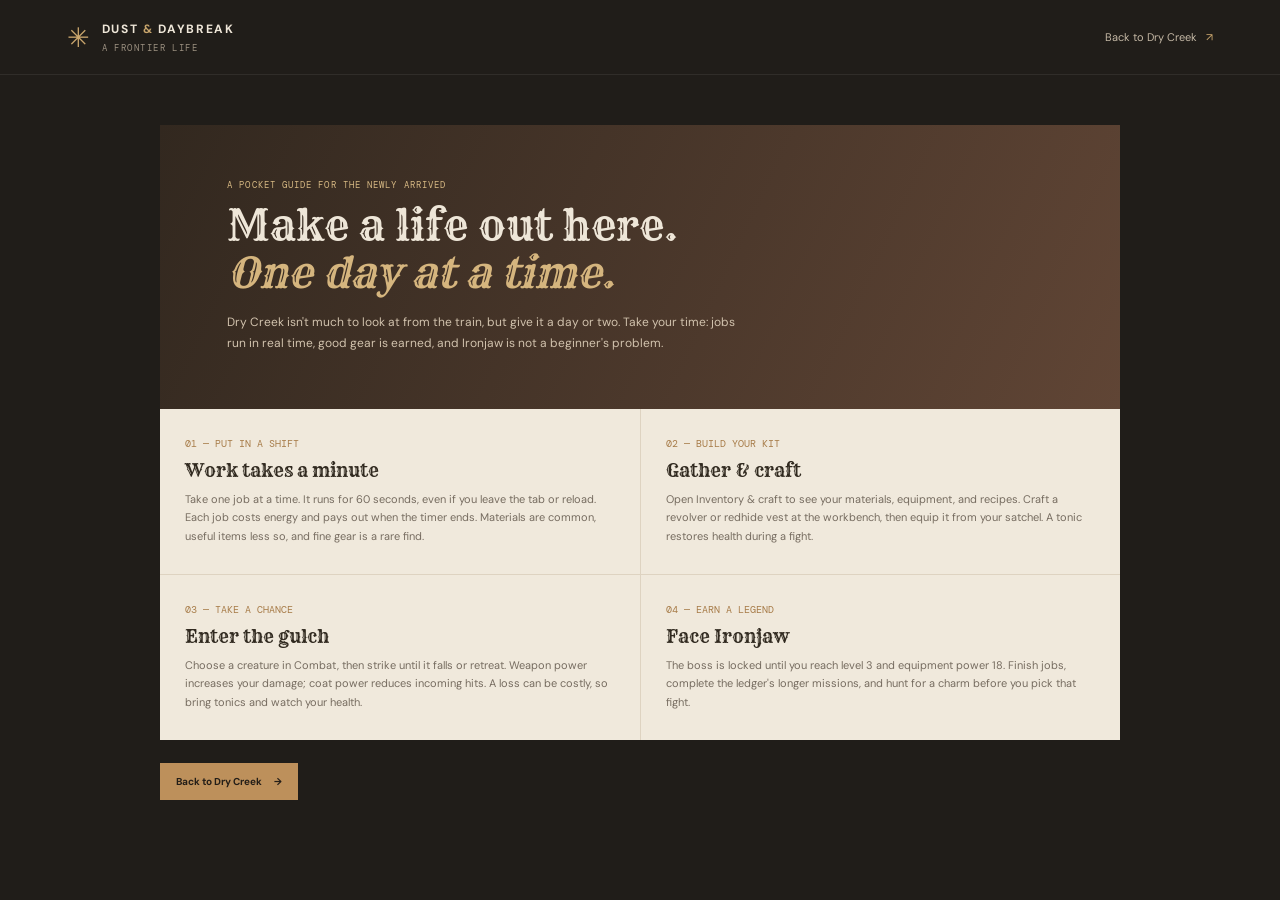
==== commit fc4cff79: "Combat added" ====
--- a/contact.html
+++ b/contact.html
@@ -19,13 +19,13 @@
       <section class="guide-banner">
         <p class="eyebrow">A pocket guide for the newly arrived</p>
         <h1>Make a life out here.<br /><em>One day at a time.</em></h1>
-        <p>Dry Creek isn't much to look at from the train, but give it a day or two. The folks are decent, the coffee is strong, and the trails have a habit of surprising you.</p>
+        <p>Dry Creek isn't much to look at from the train, but give it a day or two. Take your time: jobs run in real time, good gear is earned, and Ironjaw is not a beginner's problem.</p>
       </section>
       <div class="guide-content">
-        <article class="guide-card"><span class="step">01 — FIND YOUR FEET</span><h2>Take a job</h2><p>The board has three jobs a day. Each one pays in dollars and experience, and some come with a chance to find something along the way. Keep an eye on your energy before you say yes.</p></article>
-        <article class="guide-card"><span class="step">02 — SEE WHAT'S OUT THERE</span><h2>Pick a trail</h2><p>Choose between the creek, the mesa, or the pines. Exploring costs energy but can turn up pocket money, useful odds and ends, or the occasional rough patch.</p></article>
-        <article class="guide-card"><span class="step">03 — MIND YOURSELF</span><h2>Rest and recover</h2><p>Stop at the Lantern for coffee to get some energy back, or call it a day to recover and see a fresh set of jobs at sunrise. Trail biscuits in your satchel are handy, too.</p></article>
-        <article class="guide-card"><span class="step">04 — GET TO KNOW THE PLACE</span><h2>Make your mark</h2><p>Experience brings new levels and a little extra grit. Finish the town's three daily jobs to earn the clerk's bonus. There's no hurry—this patch of frontier isn't going anywhere.</p></article>
+        <article class="guide-card"><span class="step">01 — PUT IN A SHIFT</span><h2>Work takes a minute</h2><p>Take one job at a time. It runs for 60 seconds, even if you leave the tab or reload. Each job costs energy and pays out when the timer ends. Materials are common, useful items less so, and fine gear is a rare find.</p></article>
+        <article class="guide-card"><span class="step">02 — BUILD YOUR KIT</span><h2>Gather &amp; craft</h2><p>Open Inventory &amp; craft to see your materials, equipment, and recipes. Craft a revolver or redhide vest at the workbench, then equip it from your satchel. A tonic restores health during a fight.</p></article>
+        <article class="guide-card"><span class="step">03 — TAKE A CHANCE</span><h2>Enter the gulch</h2><p>Choose a creature in Combat, then strike until it falls or retreat. Weapon power increases your damage; coat power reduces incoming hits. A loss can be costly, so bring tonics and watch your health.</p></article>
+        <article class="guide-card"><span class="step">04 — EARN A LEGEND</span><h2>Face Ironjaw</h2><p>The boss is locked until you reach level 3 and equipment power 18. Finish jobs, complete the ledger's longer missions, and hunt for a charm before you pick that fight.</p></article>
       </div>
       <a class="guide-back" href="index.html">Back to Dry Creek <span aria-hidden="true">→</span></a>
     </main>
--- a/styles.css
+++ b/styles.css
@@ -32,6 +32,8 @@
 .brand small { display: block; margin-top: 5px; color: #9b9080; font: 9px var(--mono); letter-spacing: .16em; }
 .main-nav { display: flex; align-items: center; gap: 33px; height: 100%; }
 .nav-link, .guide-link { color: #c4b8a5; font-size: 11px; transition: color .18s ease; }
+.nav-link { padding: 0; border: 0; background: transparent; cursor: pointer; }
+.nav-link[aria-selected="false"] { color: #a99c89; }
 .nav-link:hover, .guide-link:hover { color: #f1dfbf; }
 .nav-link.active { position: relative; color: #f2e8d7; }
 .nav-link.active::after { position: absolute; right: 0; bottom: -30px; left: 0; height: 2px; background: var(--gold); content: ""; }
@@ -178,6 +180,81 @@
 .game-footer a { margin-left: auto; color: #c8b18b; }
 .toast { position: fixed; right: 24px; bottom: 23px; z-index: 3; max-width: min(370px, calc(100vw - 32px)); padding: 12px 16px; border: 1px solid #806c4f; background: #302a22; color: #f2e7d4; font-size: 11px; line-height: 1.5; opacity: 0; pointer-events: none; transform: translateY(8px); transition: opacity .2s ease, transform .2s ease; }
 .toast.visible { opacity: 1; transform: translateY(0); }
+[hidden] { display: none !important; }
+.tab-panel { margin-top: 20px; }
+.job-card { position: relative; overflow: hidden; }
+.job-card.job-active { border-color: #b38b57; }
+.job-card.job-active::after { position: absolute; bottom: 0; left: 0; width: var(--job-progress, 0%); height: 3px; background: #b68951; content: ""; transition: width .25s linear; }
+.job-card .small-button:disabled { opacity: .8; }
+.subsection-title { display: flex; align-items: center; justify-content: space-between; gap: 12px; margin-bottom: 10px; padding-bottom: 9px; border-bottom: 1px solid #ddd3c4; }
+.subsection-title h3 { margin: 0; font: 16px var(--display), Georgia, serif; font-weight: 400; }
+.subsection-title > span { color: #867965; font: 8px var(--mono); letter-spacing: .06em; text-align: right; }
+.workshop-grid { display: grid; grid-template-columns: 1fr 1fr; gap: 20px; }
+.workshop-section { min-width: 0; padding: 15px; border: 1px solid #ddd3c4; background: #f7f2e9; }
+.equipment-slots { display: grid; gap: 7px; }
+.equipment-slot { display: grid; grid-template-columns: 55px minmax(0, 1fr) 32px; align-items: center; gap: 8px; padding: 9px; border: 1px solid #ded5c7; background: #fffaf1; }
+.slot-label { color: #927454; font: 8px var(--mono); text-transform: uppercase; }
+.equipment-slot b { overflow: hidden; font-size: 10px; text-overflow: ellipsis; white-space: nowrap; }
+.slot-power { color: #6a734c; font: 10px var(--mono); text-align: right; }
+.inventory-item { min-width: 0; }
+.inventory-item .use-button { flex: 0 0 auto; white-space: nowrap; }
+.inventory-item .use-button:disabled { opacity: .55; cursor: default; }
+.rarity-uncommon .inventory-icon { background: #e4e6d9; color: #65704b; }
+.rarity-rare .inventory-icon { background: #e7deca; color: #a57937; }
+.rarity-epic .inventory-icon { background: #e8d8d1; color: #965340; }
+.rarity-uncommon .inventory-details b { color: #5f6b47; }
+.rarity-rare .inventory-details b { color: #97702f; }
+.rarity-epic .inventory-details b { color: #92533f; }
+.workshop-intro { margin: 0 0 12px; color: #776d60; font-size: 10px; line-height: 1.6; }
+.recipe-list, .mission-list { display: grid; gap: 8px; }
+.recipe-card { display: flex; align-items: center; justify-content: space-between; gap: 12px; padding: 10px; border: 1px solid #ded5c7; background: #fffaf1; }
+.recipe-card > div { min-width: 0; }
+.recipe-card b { font-size: 10px; }
+.recipe-card p { margin: 4px 0; color: #766c60; font-size: 9px; }
+.recipe-card small { display: block; color: #8c7657; font: 8px/1.6 var(--mono); }
+.craft-button { flex: 0 0 auto; min-width: 61px; }
+.craft-button:disabled { opacity: .48; cursor: not-allowed; }
+.mission-card { padding: 10px; border: 1px solid #ded5c7; background: #fffaf1; }
+.mission-card.mission-complete { border-color: #aab090; background: #eff0e5; }
+.mission-top { display: flex; justify-content: space-between; gap: 8px; }
+.mission-top b { font-size: 10px; }
+.mission-top span { color: #8b785c; font: 8px var(--mono); }
+.mission-card p { margin: 4px 0 7px; color: #766c60; font-size: 9px; }
+.mission-card > small { color: #8c7657; font: 8px var(--mono); }
+.mission-meter { height: 3px; margin-bottom: 6px; background: #e0d7c8; }
+.mission-meter span { display: block; height: 100%; background: #878b61; transition: width .3s ease; }
+.combat-intro { max-width: 760px; margin: -4px 0 17px; color: #776d60; font-size: 10px; line-height: 1.7; }
+.combat-layout { display: grid; grid-template-columns: minmax(240px, .9fr) minmax(0, 1.3fr); gap: 17px; }
+.enemy-list { display: grid; align-content: start; gap: 9px; }
+.enemy-card { display: grid; grid-template-columns: 39px minmax(0, 1fr) auto; align-items: center; gap: 10px; min-height: 65px; padding: 9px; border: 1px solid #ded5c7; background: #f8f3eb; color: var(--ink); text-align: left; cursor: pointer; }
+.enemy-card:hover:not(:disabled) { border-color: #b99563; background: #f4ecde; }
+.enemy-card:disabled { opacity: .6; cursor: not-allowed; }
+.enemy-card.boss-card { border-color: #b89a84; }
+.enemy-icon { width: 36px; height: 36px; display: grid; place-items: center; background: #e9dfcf; color: #8e6541; font-size: 20px; }
+.boss-card .enemy-icon { background: #e9d8d1; color: #93523f; }
+.enemy-copy { min-width: 0; }
+.enemy-copy b, .enemy-copy small { display: block; }
+.enemy-copy b { font: 11px var(--display), Georgia, serif; font-weight: 400; }
+.enemy-copy small { margin-top: 5px; color: #887b69; font: 8px var(--mono); }
+.enemy-arrow { color: #8d744f; font: 8px var(--mono); white-space: nowrap; }
+.battle-card { min-width: 0; padding: 17px; border: 1px solid #bba98f; background: #f8f3eb; }
+.battle-header { display: flex; align-items: center; justify-content: space-between; gap: 8px; }
+.battle-header .eyebrow { margin: 0; }
+.enemy-state { color: #8e6043; font: 8px var(--mono); }
+.battle-card h3 { margin: 11px 0 5px; font: 19px var(--display), Georgia, serif; font-weight: 400; }
+.battle-card > p { min-height: 32px; margin: 0 0 17px; color: #776d60; font-size: 10px; line-height: 1.6; }
+.battle-health { margin-top: 12px; }
+.battle-health > div:first-child { display: flex; justify-content: space-between; gap: 8px; margin-bottom: 6px; color: #867965; font: 8px var(--mono); }
+.battle-health > div:first-child b { color: #514739; font-weight: 400; }
+#enemy-health-bar { background: #a65d43; }
+#battle-health-bar { background: #8d7151; }
+.battle-actions { display: flex; gap: 8px; margin-top: 15px; }
+.battle-actions .primary-button { min-width: 110px; }
+.retreat-button { padding: 0 14px; border: 1px solid #c9bba5; background: transparent; color: #6f6251; font-size: 10px; cursor: pointer; }
+.retreat-button:hover:not(:disabled) { background: #eee5d8; }
+.retreat-button:disabled { opacity: .45; cursor: not-allowed; }
+.battle-log { display: grid; gap: 6px; max-height: 120px; overflow: auto; margin: 14px 0 0; padding: 11px 0 0; border-top: 1px solid #ded5c7; color: #766c60; font-size: 9px; line-height: 1.5; list-style: none; }
+.battle-log li::before { margin-right: 7px; color: #ac8552; content: "✳"; }
 
 .guide-page { min-height: 100vh; }
 .guide-shell { width: min(960px, 90%); margin: 50px auto; }
@@ -216,14 +293,15 @@
   .brand-star { font-size: 23px; }
   .brand strong { font-size: 10px; }
   .brand small { font-size: 7px; }
-  .main-nav { gap: 13px; margin-left: auto; }
-  .nav-link, .guide-link { font-size: 9px; }
+  .main-nav { gap: 10px; margin-left: auto; }
+  .nav-link, .guide-link { font-size: 8px; }
   .nav-link.active::after { bottom: -25px; }
   .guide-link { display: none; }
   .ticker { height: 32px; padding: 0 4%; font-size: 9px; }
   .ticker b { font-size: 8px; }
   .ticker-date { display: none; }
   .game-shell { width: 100%; margin-top: 0; }
+  .tab-panel { margin-top: 13px; }
   .landscape { height: 290px; }
   .landscape-art { width: 150%; max-width: none; transform: translateX(-20%); }
   .landscape-copy { top: 38px; left: 6%; max-width: 78%; }
@@ -253,6 +331,8 @@
   .route-button small { font-size: 7px; }
   .trail-mark { display: none; }
   .side-column { grid-template-columns: 1fr 1fr; align-items: start; }
+  .workshop-grid { grid-template-columns: 1fr; gap: 11px; }
+  .combat-layout { grid-template-columns: 1fr; }
   .daily-panel, .journal-panel { min-height: 176px; }
   .saloon-panel { grid-column: 1; }
   .aside-note { grid-column: 2; align-self: center; }
@@ -261,8 +341,8 @@
 
 @media (max-width: 400px) {
   .brand strong { font-size: 9px; }
-  .main-nav { gap: 9px; }
-  .nav-link { font-size: 8px; }
+  .main-nav { gap: 7px; }
+  .nav-link { font-size: 7px; }
   .job-card { grid-template-columns: 29px minmax(0, 1fr) 88px; gap: 6px; padding: 8px 6px; }
   .job-icon { width: 28px; height: 28px; }
   .job-tags span:nth-child(2) { display: none; }
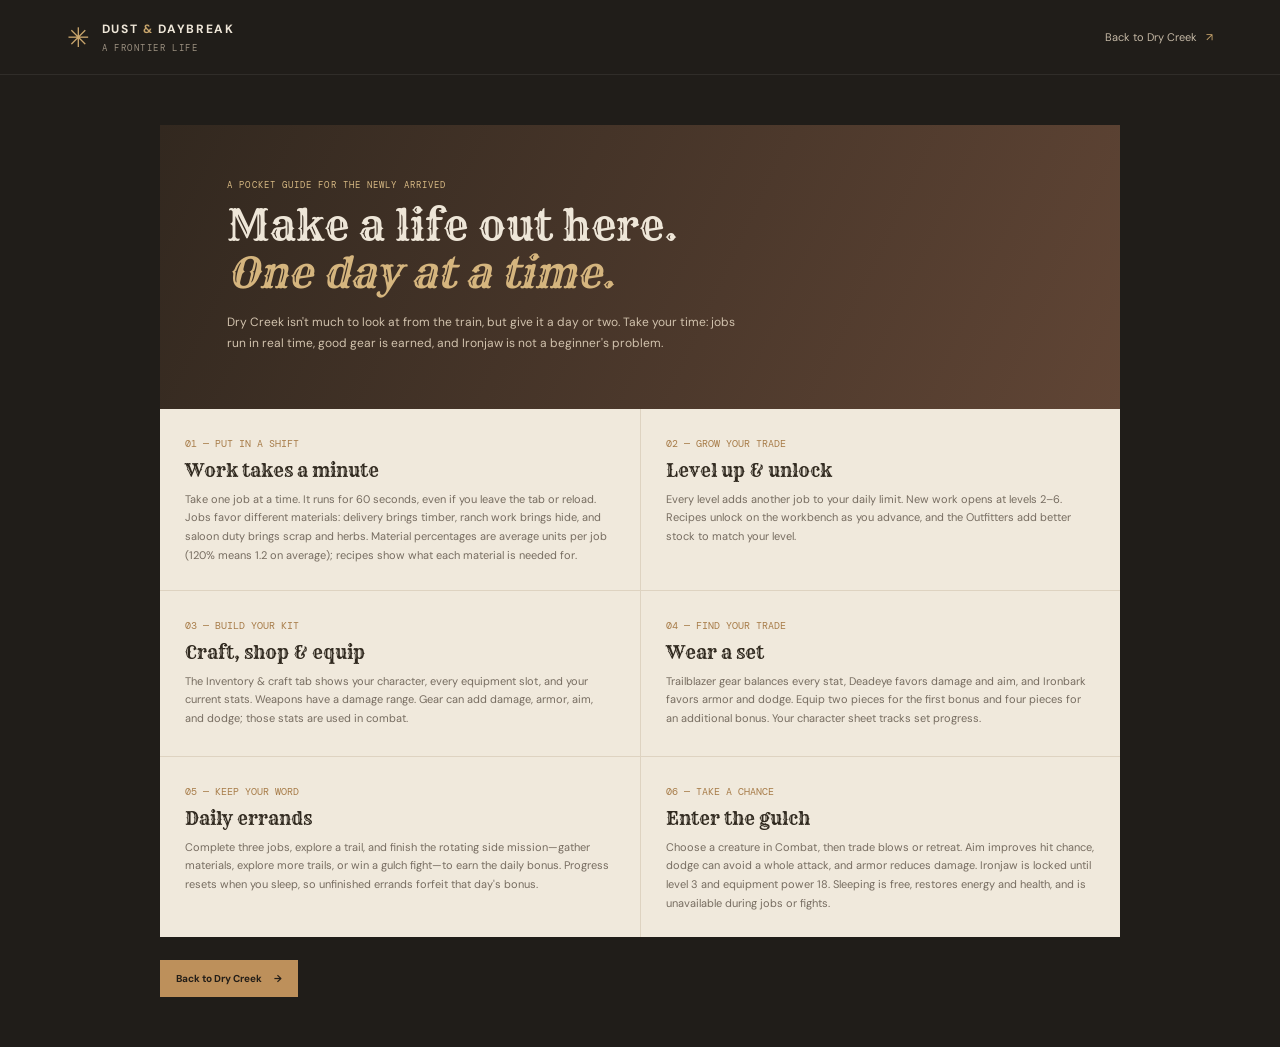
==== commit abceedea: "Added missions" ====
--- a/contact.html
+++ b/contact.html
@@ -22,10 +22,12 @@
         <p>Dry Creek isn't much to look at from the train, but give it a day or two. Take your time: jobs run in real time, good gear is earned, and Ironjaw is not a beginner's problem.</p>
       </section>
       <div class="guide-content">
-        <article class="guide-card"><span class="step">01 — PUT IN A SHIFT</span><h2>Work takes a minute</h2><p>Take one job at a time. It runs for 60 seconds, even if you leave the tab or reload. Each job costs energy and pays out when the timer ends. Materials are common, useful items less so, and fine gear is a rare find.</p></article>
-        <article class="guide-card"><span class="step">02 — BUILD YOUR KIT</span><h2>Gather &amp; craft</h2><p>Open Inventory &amp; craft to see your materials, equipment, and recipes. Craft a revolver or redhide vest at the workbench, then equip it from your satchel. A tonic restores health during a fight.</p></article>
-        <article class="guide-card"><span class="step">03 — TAKE A CHANCE</span><h2>Enter the gulch</h2><p>Choose a creature in Combat, then strike until it falls or retreat. Weapon power increases your damage; coat power reduces incoming hits. A loss can be costly, so bring tonics and watch your health.</p></article>
-        <article class="guide-card"><span class="step">04 — EARN A LEGEND</span><h2>Face Ironjaw</h2><p>The boss is locked until you reach level 3 and equipment power 18. Finish jobs, complete the ledger's longer missions, and hunt for a charm before you pick that fight.</p></article>
+        <article class="guide-card"><span class="step">01 — PUT IN A SHIFT</span><h2>Work takes a minute</h2><p>Take one job at a time. It runs for 60 seconds, even if you leave the tab or reload. Jobs favor different materials: delivery brings timber, ranch work brings hide, and saloon duty brings scrap and herbs. Material percentages are average units per job (120% means 1.2 on average); recipes show what each material is needed for.</p></article>
+        <article class="guide-card"><span class="step">02 — GROW YOUR TRADE</span><h2>Level up &amp; unlock</h2><p>Every level adds another job to your daily limit. New work opens at levels 2–6. Recipes unlock on the workbench as you advance, and the Outfitters add better stock to match your level.</p></article>
+        <article class="guide-card"><span class="step">03 — BUILD YOUR KIT</span><h2>Craft, shop &amp; equip</h2><p>The Inventory &amp; craft tab shows your character, every equipment slot, and your current stats. Weapons have a damage range. Gear can add damage, armor, aim, and dodge; those stats are used in combat.</p></article>
+        <article class="guide-card"><span class="step">04 — FIND YOUR TRADE</span><h2>Wear a set</h2><p>Trailblazer gear balances every stat, Deadeye favors damage and aim, and Ironbark favors armor and dodge. Equip two pieces for the first bonus and four pieces for an additional bonus. Your character sheet tracks set progress.</p></article>
+        <article class="guide-card"><span class="step">05 — KEEP YOUR WORD</span><h2>Daily errands</h2><p>Complete three jobs, explore a trail, and finish the rotating side mission—gather materials, explore more trails, or win a gulch fight—to earn the daily bonus. Progress resets when you sleep, so unfinished errands forfeit that day's bonus.</p></article>
+        <article class="guide-card"><span class="step">06 — TAKE A CHANCE</span><h2>Enter the gulch</h2><p>Choose a creature in Combat, then trade blows or retreat. Aim improves hit chance, dodge can avoid a whole attack, and armor reduces damage. Ironjaw is locked until level 3 and equipment power 18. Sleeping is free, restores energy and health, and is unavailable during jobs or fights.</p></article>
       </div>
       <a class="guide-back" href="index.html">Back to Dry Creek <span aria-hidden="true">→</span></a>
     </main>
--- a/styles.css
+++ b/styles.css
@@ -130,6 +130,7 @@
 .inventory-details { min-width: 0; display: grid; gap: 4px; }
 .inventory-details b { font-size: 10px; }
 .inventory-details small { color: #83796a; font-size: 9px; }
+.inventory-details .material-demand { color: #97784f; font: 8px var(--mono); }
 .inventory-quantity { margin-left: auto; color: #827665; font: 10px var(--mono); }
 .use-button { min-height: 25px; padding: 0 10px; border: 1px solid #b8a88f; background: transparent; color: #62533e; font-size: 9px; cursor: pointer; }
 .use-button:hover { background: #e3d6c3; }
@@ -139,15 +140,21 @@
 .compact-heading h2 { font-size: 18px; }
 .daily-icon { color: #ab8650; font-size: 19px; }
 .daily-description { max-width: 270px; margin: 0 0 15px; color: #746b5f; font-size: 10px; line-height: 1.6; }
-.quest-row { display: flex; align-items: center; gap: 8px; font-size: 10px; }
-.quest-row b { margin-left: auto; color: #756a5b; font: 9px var(--mono); }
-.quest-check { width: 18px; height: 18px; display: grid; place-items: center; border: 1px solid #c6b99f; color: #897b64; font-size: 12px; }
-.quest-check.complete { border-color: #737d55; background: #737d55; color: white; }
-.quest-meter { height: 3px; margin: 10px 0 12px 26px; background: #ddd4c6; }
-.quest-meter span { display: block; width: 0; height: 100%; background: #7b8159; transition: width .3s ease; }
 .quest-reward { display: flex; align-items: center; gap: 7px; padding-top: 10px; border-top: 1px solid #ded4c5; color: #766b5c; font-size: 9px; }
 .quest-reward > span:first-child { color: #ad854a; font-size: 14px; }
 .quest-reward b { margin-left: auto; color: #697049; font: 11px var(--mono); }
+.quest-reward b.bonus-earned { color: #4f713f; }
+.daily-mission-list { display: grid; gap: 11px; margin-bottom: 12px; }
+.daily-task { display: grid; gap: 5px; }
+.daily-task-heading { display: grid; grid-template-columns: 17px minmax(0, 1fr) auto; align-items: center; gap: 7px; color: #584d3d; font-size: 9px; }
+.daily-task-check { width: 16px; height: 16px; display: grid; place-items: center; border: 1px solid #c6b99f; color: #897b64; font-size: 12px; }
+.daily-task-heading strong { color: #756a5b; font: 8px var(--mono); }
+.daily-task > small { padding-left: 24px; color: #83796a; font-size: 8px; line-height: 1.4; }
+.daily-task-meter { height: 3px; margin-left: 24px; background: #ddd4c6; }
+.daily-task-meter span { display: block; height: 100%; background: #878b61; transition: width .3s ease; }
+.daily-task-complete .daily-task-check { border-color: #737d55; background: #737d55; color: white; }
+.daily-task-complete .daily-task-heading strong { color: #60704a; }
+.sleep-warning { margin: 8px 0 0 !important; color: #927454 !important; font-size: 8px !important; line-height: 1.45; }
 .journal-panel { padding: 19px 19px 12px; }
 .journal-day { padding: 5px 6px; background: #e5dac8; color: #7d6a4d; font: 8px var(--mono); }
 .journal-list { display: grid; gap: 11px; max-height: 194px; overflow: auto; margin: 0; padding: 3px 0 0; list-style: none; }
@@ -255,6 +262,43 @@
 .retreat-button:disabled { opacity: .45; cursor: not-allowed; }
 .battle-log { display: grid; gap: 6px; max-height: 120px; overflow: auto; margin: 14px 0 0; padding: 11px 0 0; border-top: 1px solid #ded5c7; color: #766c60; font-size: 9px; line-height: 1.5; list-style: none; }
 .battle-log li::before { margin-right: 7px; color: #ac8552; content: "✳"; }
+.job-drops { display: block; margin-top: 6px; color: #8d795c; font: 8px/1.5 var(--mono); }
+.job-card { grid-template-columns: 41px minmax(0, 1fr) 126px; }
+.job-info { min-width: 0; }
+.job-info .job-drops { max-width: 660px; }
+.character-sheet { display: grid; grid-template-columns: minmax(150px, .75fr) minmax(0, 1.25fr); gap: 12px; align-items: stretch; }
+.character-art { position: relative; display: flex; min-height: 290px; flex-direction: column; align-items: center; justify-content: center; overflow: hidden; background: linear-gradient(160deg, #e8ddca, #d6c3a6); }
+.character-art::before { position: absolute; inset: 12px; border: 1px solid #aa926e; content: ""; pointer-events: none; }
+.character-art svg { width: min(100%, 190px); height: 245px; margin-top: 7px; }
+.character-nameplate { position: relative; z-index: 1; display: grid; gap: 4px; padding: 5px 8px; background: #40382d; color: #f1e4cb; font: 9px var(--mono); letter-spacing: .08em; text-align: center; }
+.character-nameplate small { color: #cbb38a; font-size: 7px; }
+.character-loadout { display: grid; align-content: center; gap: 7px; }
+.equipment-slot { grid-template-columns: 48px minmax(0, 1fr) 28px; min-height: 39px; padding: 7px; }
+.equipment-slot b { font-size: 9px; }
+.equipment-slot .slot-damage { grid-column: 2 / 4; margin-top: -3px; color: #897454; font: 8px var(--mono); }
+.combat-stats { display: grid; grid-template-columns: repeat(4, 1fr); gap: 6px; margin-top: 12px; }
+.combat-stats > div { display: grid; gap: 4px; padding: 8px 6px; border: 1px solid #ded5c7; background: #fffaf1; text-align: center; }
+.combat-stats span { color: #827665; font-size: 8px; }
+.combat-stats b { color: #65704b; font: 10px var(--mono); }
+.set-bonuses { display: grid; gap: 6px; margin-top: 9px; }
+.set-bonus-row { display: grid; gap: 3px; padding: 7px 9px; border: 1px solid #ded5c7; background: #fffaf1; }
+.set-bonus-row b { color: #655842; font-size: 8px; }
+.set-bonus-row small, .set-item-label { color: #83796a; font-size: 8px; line-height: 1.45; }
+.set-bonus-row.set-bonus-active { border-color: #a6a47b; background: #f0f0e2; }
+.set-bonus-row.set-bonus-active b { color: #596343; }
+.recipe-stats { margin-top: 3px; color: #627048 !important; }
+.locked-recipe { opacity: .7; }
+.locked-recipe .craft-button { color: #e9ddc9; }
+.shop-list { display: grid; gap: 7px; }
+.shop-item { display: grid; grid-template-columns: 31px minmax(0, 1fr) auto; align-items: center; gap: 9px; padding: 8px; border: 1px solid #ded5c7; background: #fffaf1; }
+.shop-item.locked-stock { opacity: .63; }
+.shop-icon { width: 30px; height: 30px; display: grid; place-items: center; background: #e8ddc9; color: #966a40; font-size: 17px; }
+.shop-details { min-width: 0; display: grid; gap: 4px; }
+.shop-details b { font-size: 9px; }
+.shop-details small { color: #83796a; font-size: 8px; line-height: 1.4; }
+.shop-buy { min-height: 26px; padding: 0 8px; border: 0; background: #38342d; color: #f3eadc; font-size: 8px; cursor: pointer; white-space: nowrap; }
+.shop-buy:hover:not(:disabled) { background: #80563a; }
+.shop-buy:disabled { opacity: .52; cursor: not-allowed; }
 
 .guide-page { min-height: 100vh; }
 .guide-shell { width: min(960px, 90%); margin: 50px auto; }
@@ -285,6 +329,8 @@
   .route-thumb { width: 27px; height: 30px; flex-basis: 27px; }
   .route-button b { font-size: 8px; }
   .route-button small { font-size: 7px; }
+  .job-drops { font-size: 7px; }
+  .character-sheet { grid-template-columns: minmax(135px, .75fr) minmax(0, 1.25fr); }
 }
 
 @media (max-width: 680px) {
@@ -333,6 +379,13 @@
   .side-column { grid-template-columns: 1fr 1fr; align-items: start; }
   .workshop-grid { grid-template-columns: 1fr; gap: 11px; }
   .combat-layout { grid-template-columns: 1fr; }
+  .character-sheet { grid-template-columns: minmax(120px, .75fr) minmax(0, 1.25fr); gap: 8px; }
+  .character-art { min-height: 250px; }
+  .character-art svg { height: 210px; }
+  .equipment-slot { grid-template-columns: 39px minmax(0, 1fr) 25px; padding: 6px 5px; }
+  .slot-label { font-size: 7px; }
+  .combat-stats { grid-template-columns: repeat(2, 1fr); }
+  .job-drops { font-size: 7px; }
   .daily-panel, .journal-panel { min-height: 176px; }
   .saloon-panel { grid-column: 1; }
   .aside-note { grid-column: 2; align-self: center; }
@@ -344,12 +397,15 @@
   .main-nav { gap: 7px; }
   .nav-link { font-size: 7px; }
   .job-card { grid-template-columns: 29px minmax(0, 1fr) 88px; gap: 6px; padding: 8px 6px; }
+  .job-card { grid-template-columns: 29px minmax(0, 1fr) 78px; }
   .job-icon { width: 28px; height: 28px; }
-  .job-tags span:nth-child(2) { display: none; }
   .route-thumb { width: 22px; height: 26px; flex-basis: 22px; }
   .route-button { gap: 3px; padding: 4px; }
   .route-button small { white-space: normal; }
   .side-column { grid-template-columns: 1fr; }
+  .character-sheet { grid-template-columns: 1fr; }
+  .character-art { min-height: 260px; }
+  .character-art svg { height: 215px; }
   .daily-panel, .journal-panel { min-height: 0; }
   .saloon-panel, .aside-note { grid-column: 1; }
 }
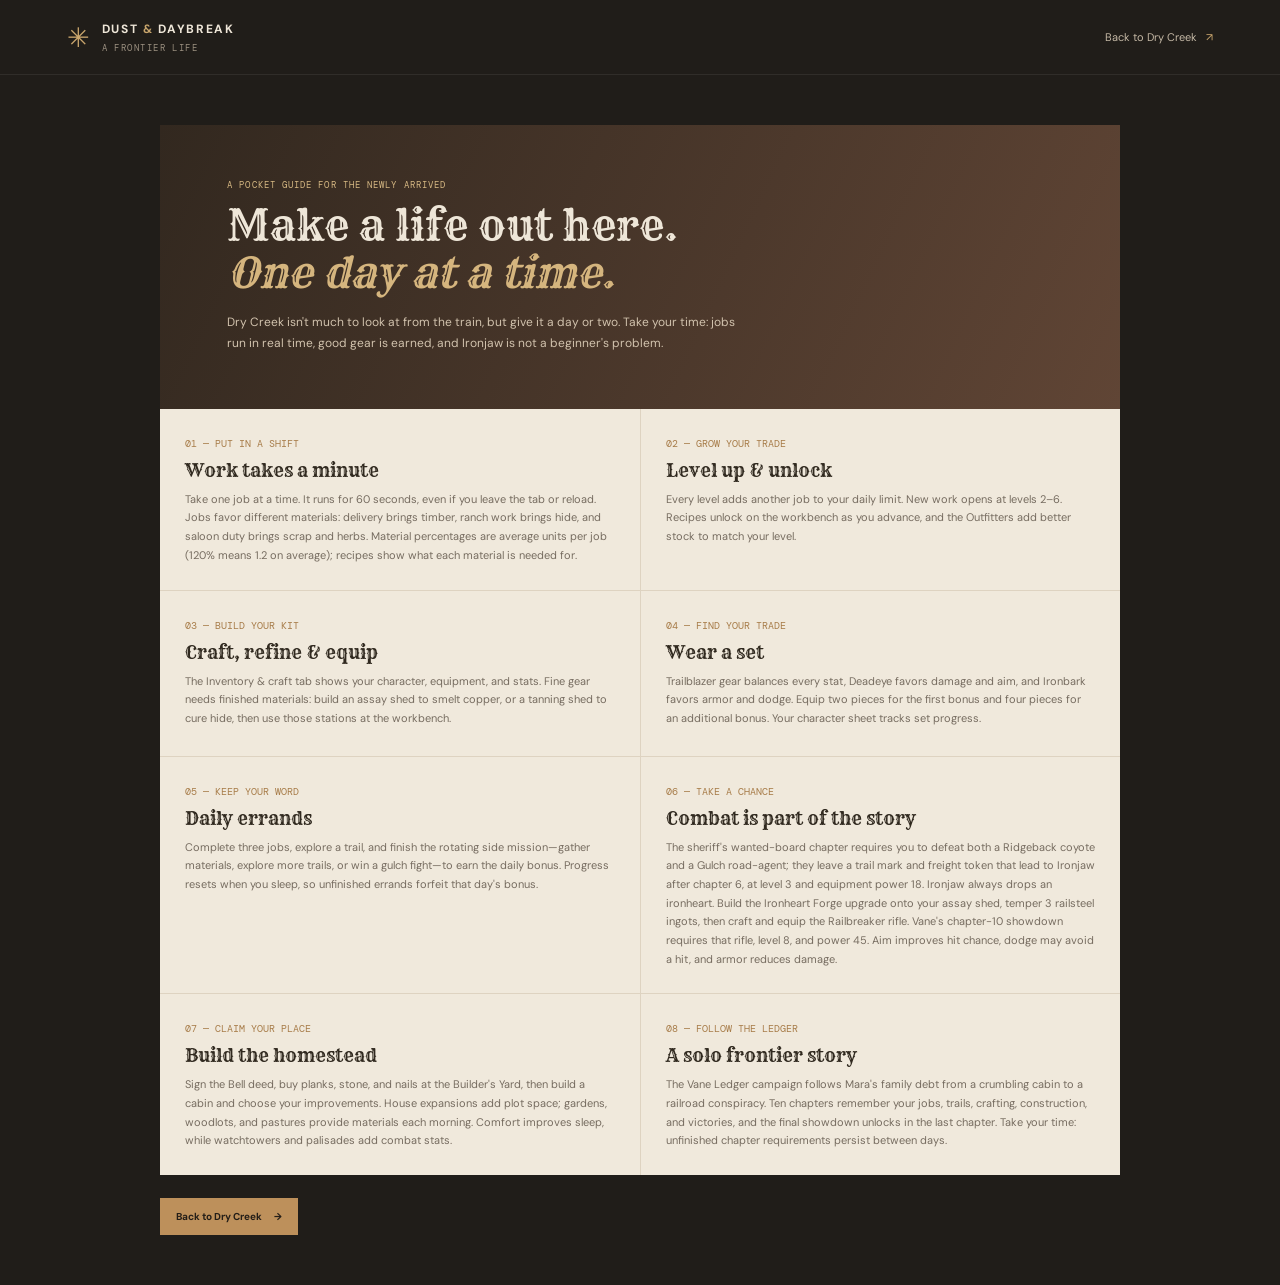
==== commit ea406d31: "Combat upgraded, building added" ====
--- a/contact.html
+++ b/contact.html
@@ -24,10 +24,12 @@
       <div class="guide-content">
         <article class="guide-card"><span class="step">01 — PUT IN A SHIFT</span><h2>Work takes a minute</h2><p>Take one job at a time. It runs for 60 seconds, even if you leave the tab or reload. Jobs favor different materials: delivery brings timber, ranch work brings hide, and saloon duty brings scrap and herbs. Material percentages are average units per job (120% means 1.2 on average); recipes show what each material is needed for.</p></article>
         <article class="guide-card"><span class="step">02 — GROW YOUR TRADE</span><h2>Level up &amp; unlock</h2><p>Every level adds another job to your daily limit. New work opens at levels 2–6. Recipes unlock on the workbench as you advance, and the Outfitters add better stock to match your level.</p></article>
-        <article class="guide-card"><span class="step">03 — BUILD YOUR KIT</span><h2>Craft, shop &amp; equip</h2><p>The Inventory &amp; craft tab shows your character, every equipment slot, and your current stats. Weapons have a damage range. Gear can add damage, armor, aim, and dodge; those stats are used in combat.</p></article>
+        <article class="guide-card"><span class="step">03 — BUILD YOUR KIT</span><h2>Craft, refine &amp; equip</h2><p>The Inventory &amp; craft tab shows your character, equipment, and stats. Fine gear needs finished materials: build an assay shed to smelt copper, or a tanning shed to cure hide, then use those stations at the workbench.</p></article>
         <article class="guide-card"><span class="step">04 — FIND YOUR TRADE</span><h2>Wear a set</h2><p>Trailblazer gear balances every stat, Deadeye favors damage and aim, and Ironbark favors armor and dodge. Equip two pieces for the first bonus and four pieces for an additional bonus. Your character sheet tracks set progress.</p></article>
         <article class="guide-card"><span class="step">05 — KEEP YOUR WORD</span><h2>Daily errands</h2><p>Complete three jobs, explore a trail, and finish the rotating side mission—gather materials, explore more trails, or win a gulch fight—to earn the daily bonus. Progress resets when you sleep, so unfinished errands forfeit that day's bonus.</p></article>
-        <article class="guide-card"><span class="step">06 — TAKE A CHANCE</span><h2>Enter the gulch</h2><p>Choose a creature in Combat, then trade blows or retreat. Aim improves hit chance, dodge can avoid a whole attack, and armor reduces damage. Ironjaw is locked until level 3 and equipment power 18. Sleeping is free, restores energy and health, and is unavailable during jobs or fights.</p></article>
+        <article class="guide-card"><span class="step">06 — TAKE A CHANCE</span><h2>Combat is part of the story</h2><p>The sheriff's wanted-board chapter requires you to defeat both a Ridgeback coyote and a Gulch road-agent; they leave a trail mark and freight token that lead to Ironjaw after chapter 6, at level 3 and equipment power 18. Ironjaw always drops an ironheart. Build the Ironheart Forge upgrade onto your assay shed, temper 3 railsteel ingots, then craft and equip the Railbreaker rifle. Vane's chapter-10 showdown requires that rifle, level 8, and power 45. Aim improves hit chance, dodge may avoid a hit, and armor reduces damage.</p></article>
+        <article class="guide-card"><span class="step">07 — CLAIM YOUR PLACE</span><h2>Build the homestead</h2><p>Sign the Bell deed, buy planks, stone, and nails at the Builder's Yard, then build a cabin and choose your improvements. House expansions add plot space; gardens, woodlots, and pastures provide materials each morning. Comfort improves sleep, while watchtowers and palisades add combat stats.</p></article>
+        <article class="guide-card"><span class="step">08 — FOLLOW THE LEDGER</span><h2>A solo frontier story</h2><p>The Vane Ledger campaign follows Mara's family debt from a crumbling cabin to a railroad conspiracy. Ten chapters remember your jobs, trails, crafting, construction, and victories, and the final showdown unlocks in the last chapter. Take your time: unfinished chapter requirements persist between days.</p></article>
       </div>
       <a class="guide-back" href="index.html">Back to Dry Creek <span aria-hidden="true">→</span></a>
     </main>
--- a/styles.css
+++ b/styles.css
@@ -198,6 +198,38 @@
 .subsection-title > span { color: #867965; font: 8px var(--mono); letter-spacing: .06em; text-align: right; }
 .workshop-grid { display: grid; grid-template-columns: 1fr 1fr; gap: 20px; }
 .workshop-section { min-width: 0; padding: 15px; border: 1px solid #ddd3c4; background: #f7f2e9; }
+.homestead-intro { max-width: 820px; margin: -4px 0 17px; color: #776d60; font-size: 10px; line-height: 1.7; }
+.story-section { margin-bottom: 17px; padding: 16px; border: 1px solid #c9b89d; background: linear-gradient(120deg, #f8f3eb, #eee4d4); }
+.story-section > .subsection-title { margin-bottom: 10px; }
+#story-content { display: grid; gap: 9px; }
+#story-content h3 { margin: 0; color: #483c2d; font: 17px var(--display), Georgia, serif; font-weight: 400; }
+.story-scene { max-width: 850px; margin: 0; color: #716657; font: italic 11px/1.7 Georgia, serif; }
+.story-requirements { display: grid; grid-template-columns: repeat(auto-fit, minmax(210px, 1fr)); gap: 6px 12px; margin: 2px 0; padding: 0; list-style: none; }
+.story-requirement { display: grid; grid-template-columns: 16px minmax(0, 1fr) auto; align-items: center; gap: 6px; color: #746b5f; font-size: 9px; }
+.story-requirement > span:first-child { color: #a18355; font-size: 13px; }
+.story-requirement b { color: #8c7657; font: 8px var(--mono); }
+.story-requirement.complete { color: #596343; }
+.story-requirement.complete > span:first-child { color: #64734b; }
+.story-reward { color: #8c7657; font: 8px var(--mono); }
+.story-complete-button { justify-self: start; }
+.homestead-grid { display: grid; grid-template-columns: minmax(0, 1.1fr) minmax(0, .9fr); align-items: start; gap: 14px; }
+.homestead-column { display: grid; align-content: start; gap: 13px; min-width: 0; }
+.homestead-column .workshop-section { padding: 13px; }
+.home-benefits { margin: 0 0 10px; color: #6f7050; font-size: 9px; line-height: 1.6; }
+.home-cost { margin: 10px 0 6px; color: #897454; font: 8px/1.6 var(--mono); }
+.claim-land-button { margin-bottom: 8px; }
+.builder-stock, .building-list, .refinement-list { display: grid; gap: 7px; }
+.builder-stock-row, .refinement-row { display: grid; grid-template-columns: minmax(0, 1fr) auto; align-items: center; gap: 8px; padding: 8px; border: 1px solid #ded5c7; background: #fffaf1; color: #665b4b; font-size: 9px; }
+.builder-stock-actions { display: flex; flex-wrap: wrap; justify-content: flex-end; gap: 5px; }
+.builder-stock-row .small-button, .refinement-row .small-button { white-space: nowrap; }
+.building-card { display: grid; grid-template-columns: minmax(0, 1fr) auto; align-items: center; gap: 10px; padding: 9px; border: 1px solid #ded5c7; background: #fffaf1; }
+.building-card.building-complete { border-color: #aab090; background: #eff0e5; }
+.building-card b, .refinement-row b { color: #554a39; font-size: 9px; }
+.building-card p { margin: 4px 0; color: #766c60; font-size: 8px; line-height: 1.5; }
+.building-card small, .refinement-row small { display: block; color: #8c7657; font: 8px/1.5 var(--mono); }
+.building-card .small-button { min-width: 54px; }
+.homestead-tip b { color: #5d543f; font: 12px var(--display), Georgia, serif; font-weight: 400; }
+.homestead-tip p { margin: 7px 0 0; color: #776d60; font-size: 9px; line-height: 1.65; }
 .equipment-slots { display: grid; gap: 7px; }
 .equipment-slot { display: grid; grid-template-columns: 55px minmax(0, 1fr) 32px; align-items: center; gap: 8px; padding: 9px; border: 1px solid #ded5c7; background: #fffaf1; }
 .slot-label { color: #927454; font: 8px var(--mono); text-transform: uppercase; }
@@ -231,6 +263,16 @@
 .mission-meter { height: 3px; margin-bottom: 6px; background: #e0d7c8; }
 .mission-meter span { display: block; height: 100%; background: #878b61; transition: width .3s ease; }
 .combat-intro { max-width: 760px; margin: -4px 0 17px; color: #776d60; font-size: 10px; line-height: 1.7; }
+.combat-route { margin-bottom: 16px; padding: 14px; border: 1px solid #c9b89d; background: linear-gradient(120deg, #f8f3eb, #eee4d4); }
+.combat-route .subsection-title { margin-bottom: 9px; }
+.combat-path { display: grid; grid-template-columns: repeat(4, minmax(0, 1fr)); gap: 7px; }
+.combat-stage { min-width: 0; padding: 9px; border: 1px solid #ded5c7; background: #fffaf1; }
+.combat-stage.combat-stage-complete { border-color: #aab090; background: #eff0e5; }
+.combat-stage-heading { display: flex; align-items: flex-start; justify-content: space-between; gap: 6px; }
+.combat-stage-heading b { color: #554a39; font: 11px var(--display), Georgia, serif; font-weight: 400; }
+.combat-stage-heading span { color: #8c7657; font: 7px var(--mono); white-space: nowrap; }
+.combat-stage-complete .combat-stage-heading span { color: #596343; }
+.combat-stage p { margin: 6px 0 0; color: #766c60; font-size: 8px; line-height: 1.55; }
 .combat-layout { display: grid; grid-template-columns: minmax(240px, .9fr) minmax(0, 1.3fr); gap: 17px; }
 .enemy-list { display: grid; align-content: start; gap: 9px; }
 .enemy-card { display: grid; grid-template-columns: 39px minmax(0, 1fr) auto; align-items: center; gap: 10px; min-height: 65px; padding: 9px; border: 1px solid #ded5c7; background: #f8f3eb; color: var(--ink); text-align: left; cursor: pointer; }
@@ -243,6 +285,7 @@
 .enemy-copy b, .enemy-copy small { display: block; }
 .enemy-copy b { font: 11px var(--display), Georgia, serif; font-weight: 400; }
 .enemy-copy small { margin-top: 5px; color: #887b69; font: 8px var(--mono); }
+.enemy-copy .enemy-purpose { color: #766c60; font: 8px/1.45 var(--sans); }
 .enemy-arrow { color: #8d744f; font: 8px var(--mono); white-space: nowrap; }
 .battle-card { min-width: 0; padding: 17px; border: 1px solid #bba98f; background: #f8f3eb; }
 .battle-header { display: flex; align-items: center; justify-content: space-between; gap: 8px; }
@@ -318,6 +361,8 @@
   .topbar { gap: 28px; padding-right: 5%; padding-left: 5%; }
   .brand { min-width: 198px; }
   .main-nav { gap: 19px; }
+  .homestead-grid { grid-template-columns: 1fr; }
+  .combat-path { grid-template-columns: repeat(2, minmax(0, 1fr)); }
   .game-shell { width: 94%; }
   .content-grid { grid-template-columns: minmax(0, 1.4fr) minmax(255px, .8fr); gap: 13px; }
   .status-strip { grid-template-columns: 1.1fr 1fr 1.1fr .65fr; gap: 15px; padding: 0 18px; }
@@ -339,8 +384,8 @@
   .brand-star { font-size: 23px; }
   .brand strong { font-size: 10px; }
   .brand small { font-size: 7px; }
-  .main-nav { gap: 10px; margin-left: auto; }
-  .nav-link, .guide-link { font-size: 8px; }
+  .main-nav { gap: 7px; margin-left: auto; }
+  .nav-link, .guide-link { font-size: 7px; }
   .nav-link.active::after { bottom: -25px; }
   .guide-link { display: none; }
   .ticker { height: 32px; padding: 0 4%; font-size: 9px; }
@@ -378,6 +423,7 @@
   .trail-mark { display: none; }
   .side-column { grid-template-columns: 1fr 1fr; align-items: start; }
   .workshop-grid { grid-template-columns: 1fr; gap: 11px; }
+  .combat-path { grid-template-columns: repeat(2, minmax(0, 1fr)); }
   .combat-layout { grid-template-columns: 1fr; }
   .character-sheet { grid-template-columns: minmax(120px, .75fr) minmax(0, 1.25fr); gap: 8px; }
   .character-art { min-height: 250px; }
@@ -394,8 +440,8 @@
 
 @media (max-width: 400px) {
   .brand strong { font-size: 9px; }
-  .main-nav { gap: 7px; }
-  .nav-link { font-size: 7px; }
+  .main-nav { gap: 5px; }
+  .nav-link { font-size: 6px; }
   .job-card { grid-template-columns: 29px minmax(0, 1fr) 88px; gap: 6px; padding: 8px 6px; }
   .job-card { grid-template-columns: 29px minmax(0, 1fr) 78px; }
   .job-icon { width: 28px; height: 28px; }
@@ -404,6 +450,7 @@
   .route-button small { white-space: normal; }
   .side-column { grid-template-columns: 1fr; }
   .character-sheet { grid-template-columns: 1fr; }
+  .combat-path { grid-template-columns: 1fr; }
   .character-art { min-height: 260px; }
   .character-art svg { height: 215px; }
   .daily-panel, .journal-panel { min-height: 0; }
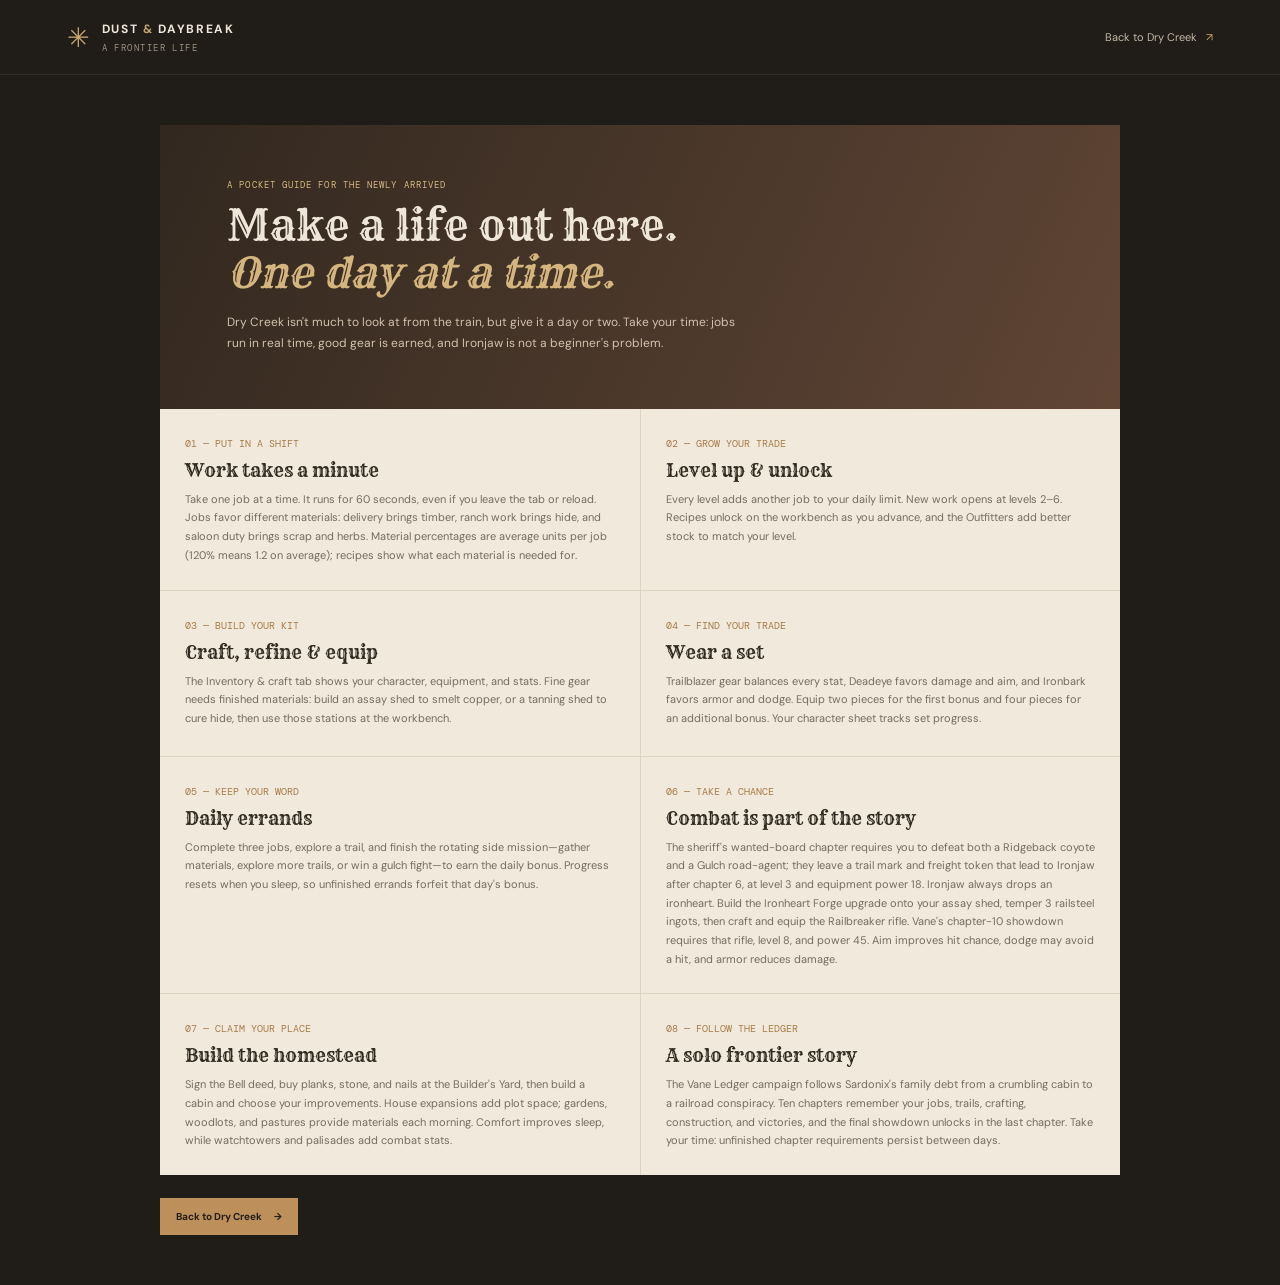
==== commit 35d256c6: "Name change" ====
--- a/contact.html
+++ b/contact.html
@@ -29,7 +29,7 @@
         <article class="guide-card"><span class="step">05 — KEEP YOUR WORD</span><h2>Daily errands</h2><p>Complete three jobs, explore a trail, and finish the rotating side mission—gather materials, explore more trails, or win a gulch fight—to earn the daily bonus. Progress resets when you sleep, so unfinished errands forfeit that day's bonus.</p></article>
         <article class="guide-card"><span class="step">06 — TAKE A CHANCE</span><h2>Combat is part of the story</h2><p>The sheriff's wanted-board chapter requires you to defeat both a Ridgeback coyote and a Gulch road-agent; they leave a trail mark and freight token that lead to Ironjaw after chapter 6, at level 3 and equipment power 18. Ironjaw always drops an ironheart. Build the Ironheart Forge upgrade onto your assay shed, temper 3 railsteel ingots, then craft and equip the Railbreaker rifle. Vane's chapter-10 showdown requires that rifle, level 8, and power 45. Aim improves hit chance, dodge may avoid a hit, and armor reduces damage.</p></article>
         <article class="guide-card"><span class="step">07 — CLAIM YOUR PLACE</span><h2>Build the homestead</h2><p>Sign the Bell deed, buy planks, stone, and nails at the Builder's Yard, then build a cabin and choose your improvements. House expansions add plot space; gardens, woodlots, and pastures provide materials each morning. Comfort improves sleep, while watchtowers and palisades add combat stats.</p></article>
-        <article class="guide-card"><span class="step">08 — FOLLOW THE LEDGER</span><h2>A solo frontier story</h2><p>The Vane Ledger campaign follows Mara's family debt from a crumbling cabin to a railroad conspiracy. Ten chapters remember your jobs, trails, crafting, construction, and victories, and the final showdown unlocks in the last chapter. Take your time: unfinished chapter requirements persist between days.</p></article>
+        <article class="guide-card"><span class="step">08 — FOLLOW THE LEDGER</span><h2>A solo frontier story</h2><p>The Vane Ledger campaign follows Sardonix's family debt from a crumbling cabin to a railroad conspiracy. Ten chapters remember your jobs, trails, crafting, construction, and victories, and the final showdown unlocks in the last chapter. Take your time: unfinished chapter requirements persist between days.</p></article>
       </div>
       <a class="guide-back" href="index.html">Back to Dry Creek <span aria-hidden="true">→</span></a>
     </main>
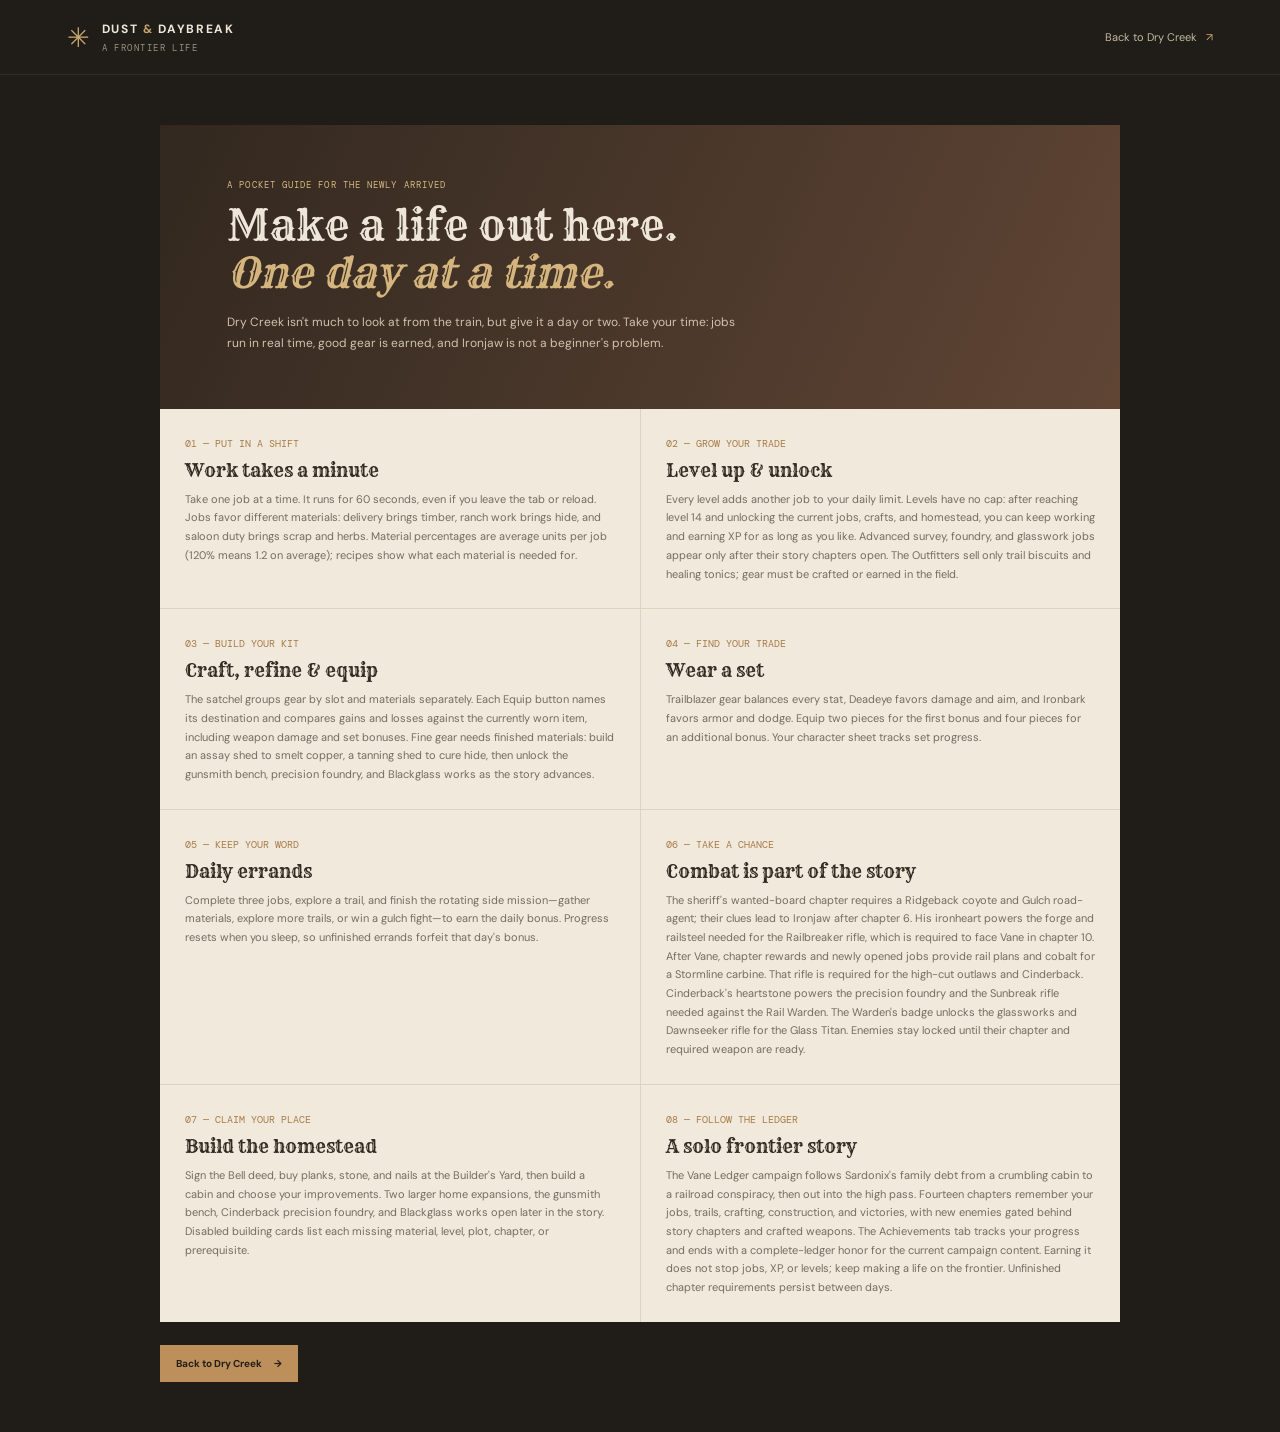
==== commit 38ba52e8: "Added achievements and content" ====
--- a/contact.html
+++ b/contact.html
@@ -23,13 +23,13 @@
       </section>
       <div class="guide-content">
         <article class="guide-card"><span class="step">01 — PUT IN A SHIFT</span><h2>Work takes a minute</h2><p>Take one job at a time. It runs for 60 seconds, even if you leave the tab or reload. Jobs favor different materials: delivery brings timber, ranch work brings hide, and saloon duty brings scrap and herbs. Material percentages are average units per job (120% means 1.2 on average); recipes show what each material is needed for.</p></article>
-        <article class="guide-card"><span class="step">02 — GROW YOUR TRADE</span><h2>Level up &amp; unlock</h2><p>Every level adds another job to your daily limit. New work opens at levels 2–6. Recipes unlock on the workbench as you advance, and the Outfitters add better stock to match your level.</p></article>
-        <article class="guide-card"><span class="step">03 — BUILD YOUR KIT</span><h2>Craft, refine &amp; equip</h2><p>The Inventory &amp; craft tab shows your character, equipment, and stats. Fine gear needs finished materials: build an assay shed to smelt copper, or a tanning shed to cure hide, then use those stations at the workbench.</p></article>
+        <article class="guide-card"><span class="step">02 — GROW YOUR TRADE</span><h2>Level up &amp; unlock</h2><p>Every level adds another job to your daily limit. Levels have no cap: after reaching level 14 and unlocking the current jobs, crafts, and homestead, you can keep working and earning XP for as long as you like. Advanced survey, foundry, and glasswork jobs appear only after their story chapters open. The Outfitters sell only trail biscuits and healing tonics; gear must be crafted or earned in the field.</p></article>
+        <article class="guide-card"><span class="step">03 — BUILD YOUR KIT</span><h2>Craft, refine &amp; equip</h2><p>The satchel groups gear by slot and materials separately. Each Equip button names its destination and compares gains and losses against the currently worn item, including weapon damage and set bonuses. Fine gear needs finished materials: build an assay shed to smelt copper, a tanning shed to cure hide, then unlock the gunsmith bench, precision foundry, and Blackglass works as the story advances.</p></article>
         <article class="guide-card"><span class="step">04 — FIND YOUR TRADE</span><h2>Wear a set</h2><p>Trailblazer gear balances every stat, Deadeye favors damage and aim, and Ironbark favors armor and dodge. Equip two pieces for the first bonus and four pieces for an additional bonus. Your character sheet tracks set progress.</p></article>
         <article class="guide-card"><span class="step">05 — KEEP YOUR WORD</span><h2>Daily errands</h2><p>Complete three jobs, explore a trail, and finish the rotating side mission—gather materials, explore more trails, or win a gulch fight—to earn the daily bonus. Progress resets when you sleep, so unfinished errands forfeit that day's bonus.</p></article>
-        <article class="guide-card"><span class="step">06 — TAKE A CHANCE</span><h2>Combat is part of the story</h2><p>The sheriff's wanted-board chapter requires you to defeat both a Ridgeback coyote and a Gulch road-agent; they leave a trail mark and freight token that lead to Ironjaw after chapter 6, at level 3 and equipment power 18. Ironjaw always drops an ironheart. Build the Ironheart Forge upgrade onto your assay shed, temper 3 railsteel ingots, then craft and equip the Railbreaker rifle. Vane's chapter-10 showdown requires that rifle, level 8, and power 45. Aim improves hit chance, dodge may avoid a hit, and armor reduces damage.</p></article>
-        <article class="guide-card"><span class="step">07 — CLAIM YOUR PLACE</span><h2>Build the homestead</h2><p>Sign the Bell deed, buy planks, stone, and nails at the Builder's Yard, then build a cabin and choose your improvements. House expansions add plot space; gardens, woodlots, and pastures provide materials each morning. Comfort improves sleep, while watchtowers and palisades add combat stats.</p></article>
-        <article class="guide-card"><span class="step">08 — FOLLOW THE LEDGER</span><h2>A solo frontier story</h2><p>The Vane Ledger campaign follows Sardonix's family debt from a crumbling cabin to a railroad conspiracy. Ten chapters remember your jobs, trails, crafting, construction, and victories, and the final showdown unlocks in the last chapter. Take your time: unfinished chapter requirements persist between days.</p></article>
+        <article class="guide-card"><span class="step">06 — TAKE A CHANCE</span><h2>Combat is part of the story</h2><p>The sheriff's wanted-board chapter requires a Ridgeback coyote and Gulch road-agent; their clues lead to Ironjaw after chapter 6. His ironheart powers the forge and railsteel needed for the Railbreaker rifle, which is required to face Vane in chapter 10. After Vane, chapter rewards and newly opened jobs provide rail plans and cobalt for a Stormline carbine. That rifle is required for the high-cut outlaws and Cinderback. Cinderback's heartstone powers the precision foundry and the Sunbreak rifle needed against the Rail Warden. The Warden's badge unlocks the glassworks and Dawnseeker rifle for the Glass Titan. Enemies stay locked until their chapter and required weapon are ready.</p></article>
+        <article class="guide-card"><span class="step">07 — CLAIM YOUR PLACE</span><h2>Build the homestead</h2><p>Sign the Bell deed, buy planks, stone, and nails at the Builder's Yard, then build a cabin and choose your improvements. Two larger home expansions, the gunsmith bench, Cinderback precision foundry, and Blackglass works open later in the story. Disabled building cards list each missing material, level, plot, chapter, or prerequisite.</p></article>
+        <article class="guide-card"><span class="step">08 — FOLLOW THE LEDGER</span><h2>A solo frontier story</h2><p>The Vane Ledger campaign follows Sardonix's family debt from a crumbling cabin to a railroad conspiracy, then out into the high pass. Fourteen chapters remember your jobs, trails, crafting, construction, and victories, with new enemies gated behind story chapters and crafted weapons. The Achievements tab tracks your progress and ends with a complete-ledger honor for the current campaign content. Earning it does not stop jobs, XP, or levels; keep making a life on the frontier. Unfinished chapter requirements persist between days.</p></article>
       </div>
       <a class="guide-back" href="index.html">Back to Dry Creek <span aria-hidden="true">→</span></a>
     </main>
--- a/styles.css
+++ b/styles.css
@@ -125,15 +125,18 @@
 .dark-button { flex: 0 0 auto; border-color: #40382d; background: #40382d; color: #f5ead8; }
 .dark-button:hover:not(:disabled) { background: #62503c; }
 .inventory-list { display: grid; }
-.inventory-item { display: flex; align-items: center; gap: 10px; padding: 9px 0; border-top: 1px solid #ddd3c4; }
+.inventory-category { margin: 12px 0 0; padding: 7px 0; border-bottom: 1px solid #cfc2ae; color: #806b4e; font: 9px var(--mono); letter-spacing: .07em; text-transform: uppercase; }
+.inventory-item { display: grid; grid-template-columns: 33px minmax(0, 1fr) auto; align-items: start; gap: 7px 10px; padding: 9px 0; border-top: 1px solid #ddd3c4; }
 .inventory-icon { width: 33px; height: 33px; display: grid; place-items: center; background: #e5d9c6; color: #936540; font-size: 18px; }
-.inventory-details { min-width: 0; display: grid; gap: 4px; }
+.inventory-details { min-width: 0; display: grid; gap: 4px; grid-column: 2 / -1; }
 .inventory-details b { font-size: 10px; }
 .inventory-details small { color: #83796a; font-size: 9px; }
 .inventory-details .material-demand { color: #97784f; font: 8px var(--mono); }
 .inventory-quantity { margin-left: auto; color: #827665; font: 10px var(--mono); }
 .use-button { min-height: 25px; padding: 0 10px; border: 1px solid #b8a88f; background: transparent; color: #62533e; font-size: 9px; cursor: pointer; }
 .use-button:hover { background: #e3d6c3; }
+.inventory-equip-group { display: grid; justify-items: start; gap: 4px; grid-column: 2 / -1; }
+.equipment-comparison { color: #716857; font-size: 8px; line-height: 1.5; }
 .inventory-empty { margin: 0; padding: 12px 0 2px; color: #84796b; font-size: 10px; }
 .daily-panel { padding: 19px 19px 15px; }
 .compact-heading { align-items: center; margin-bottom: 10px; }
@@ -227,6 +230,7 @@
 .building-card b, .refinement-row b { color: #554a39; font-size: 9px; }
 .building-card p { margin: 4px 0; color: #766c60; font-size: 8px; line-height: 1.5; }
 .building-card small, .refinement-row small { display: block; color: #8c7657; font: 8px/1.5 var(--mono); }
+.building-card .building-requirements { margin-top: 4px; color: #9a5c3f; }
 .building-card .small-button { min-width: 54px; }
 .homestead-tip b { color: #5d543f; font: 12px var(--display), Georgia, serif; font-weight: 400; }
 .homestead-tip p { margin: 7px 0 0; color: #776d60; font-size: 9px; line-height: 1.65; }
@@ -273,6 +277,22 @@
 .combat-stage-heading span { color: #8c7657; font: 7px var(--mono); white-space: nowrap; }
 .combat-stage-complete .combat-stage-heading span { color: #596343; }
 .combat-stage p { margin: 6px 0 0; color: #766c60; font-size: 8px; line-height: 1.55; }
+.achievements-intro { max-width: 720px; margin: -4px 0 16px; color: #776d60; font-size: 10px; line-height: 1.7; }
+.achievement-grid { display: grid; grid-template-columns: repeat(2, minmax(0, 1fr)); gap: 9px; }
+.achievement-card { min-width: 0; display: grid; grid-template-columns: 38px minmax(0, 1fr) auto; align-items: center; gap: 10px; padding: 12px; border: 1px solid #ded5c7; background: #f8f3eb; }
+.achievement-card.achievement-earned { border-color: #aab090; background: #eff0e5; }
+.achievement-card.achievement-finale { grid-column: 1 / -1; border-color: #b89a68; background: linear-gradient(110deg, #f3ead9, #e8dfca); }
+.achievement-emblem { width: 36px; height: 36px; display: grid; place-items: center; border: 1px solid #dfcfb7; background: #eee3d1; color: #98734b; font-size: 20px; }
+.achievement-earned .achievement-emblem { border-color: #b5b99c; background: #dfe3d1; color: #626d4a; }
+.achievement-finale .achievement-emblem { border-color: #c3a36c; background: #e8d7b6; color: #85552f; }
+.achievement-details { min-width: 0; }
+.achievement-details h3 { margin: 0; color: #554a39; font: 12px var(--display), Georgia, serif; font-weight: 400; }
+.achievement-details p { margin: 4px 0 8px; color: #766c60; font-size: 9px; line-height: 1.45; }
+.achievement-meter { height: 4px; overflow: hidden; background: #e0d7c8; }
+.achievement-meter span { display: block; height: 100%; background: #9c8057; transition: width .3s ease; }
+.achievement-earned .achievement-meter span { background: #78805b; }
+.achievement-progress { color: #87765e; font: 8px var(--mono); white-space: nowrap; }
+.achievement-earned .achievement-progress { color: #596343; }
 .combat-layout { display: grid; grid-template-columns: minmax(240px, .9fr) minmax(0, 1.3fr); gap: 17px; }
 .enemy-list { display: grid; align-content: start; gap: 9px; }
 .enemy-card { display: grid; grid-template-columns: 39px minmax(0, 1fr) auto; align-items: center; gap: 10px; min-height: 65px; padding: 9px; border: 1px solid #ded5c7; background: #f8f3eb; color: var(--ink); text-align: left; cursor: pointer; }
@@ -384,8 +404,10 @@
   .brand-star { font-size: 23px; }
   .brand strong { font-size: 10px; }
   .brand small { font-size: 7px; }
-  .main-nav { gap: 7px; margin-left: auto; }
-  .nav-link, .guide-link { font-size: 7px; }
+  .main-nav { min-width: 0; flex: 1; gap: 6px; margin-left: auto; overflow-x: auto; scrollbar-width: none; }
+  .main-nav::-webkit-scrollbar { display: none; }
+  .nav-link { flex: 0 0 auto; font-size: 7px; white-space: nowrap; }
+  .guide-link { font-size: 7px; }
   .nav-link.active::after { bottom: -25px; }
   .guide-link { display: none; }
   .ticker { height: 32px; padding: 0 4%; font-size: 9px; }
@@ -424,6 +446,8 @@
   .side-column { grid-template-columns: 1fr 1fr; align-items: start; }
   .workshop-grid { grid-template-columns: 1fr; gap: 11px; }
   .combat-path { grid-template-columns: repeat(2, minmax(0, 1fr)); }
+  .achievement-grid { grid-template-columns: 1fr; }
+  .achievement-card.achievement-finale { grid-column: auto; }
   .combat-layout { grid-template-columns: 1fr; }
   .character-sheet { grid-template-columns: minmax(120px, .75fr) minmax(0, 1.25fr); gap: 8px; }
   .character-art { min-height: 250px; }
